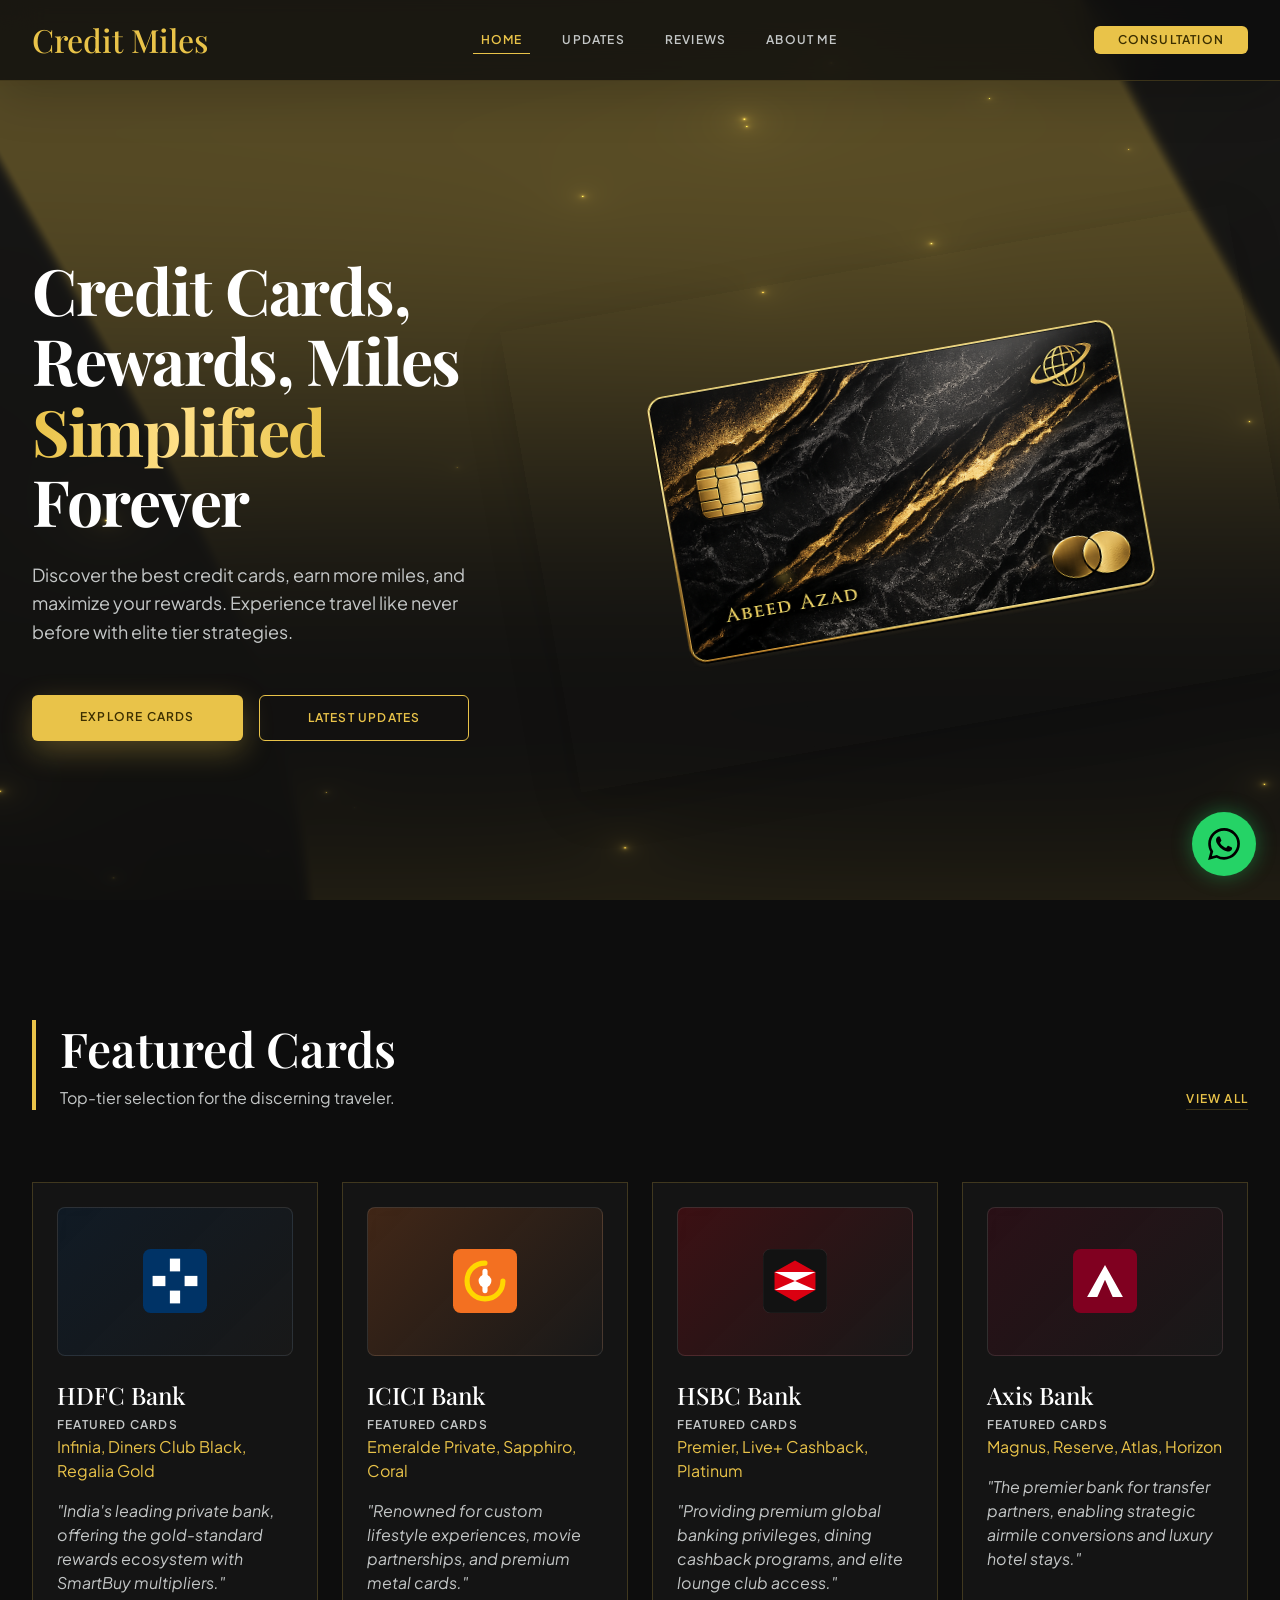
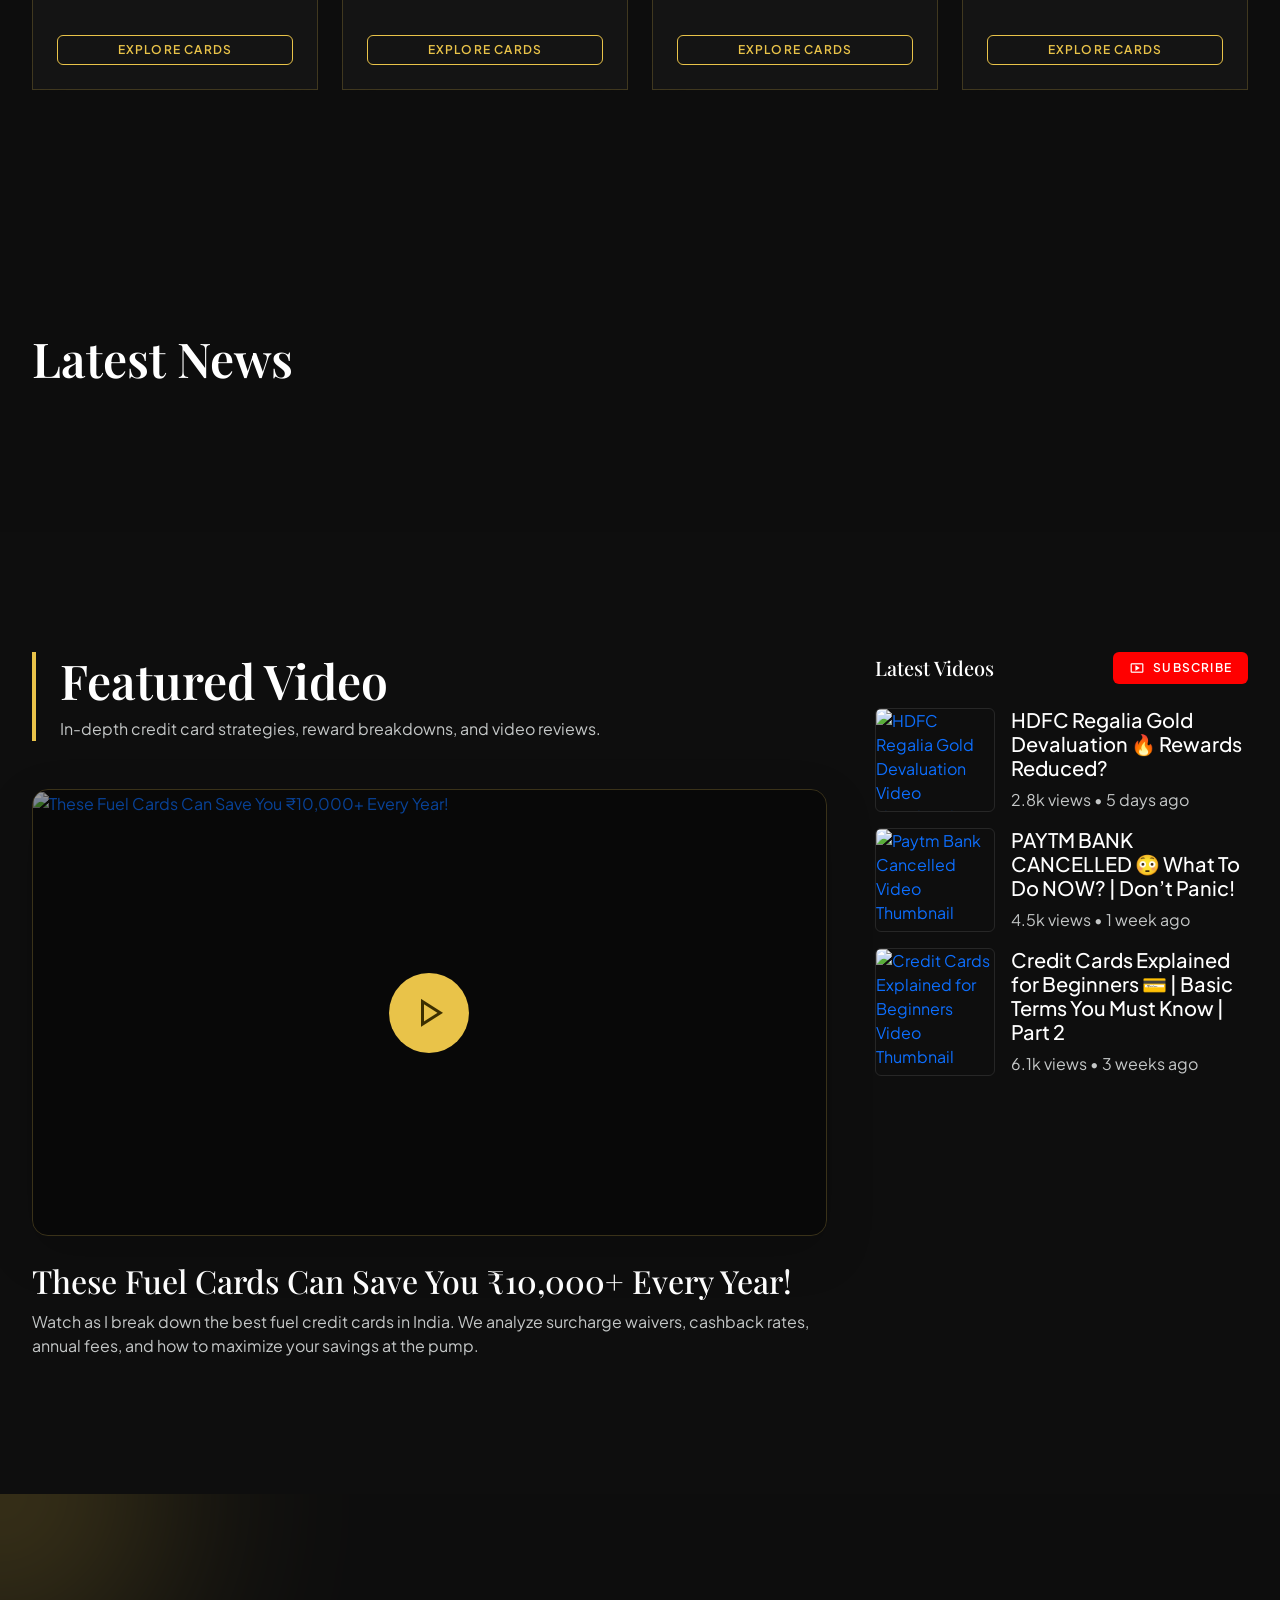
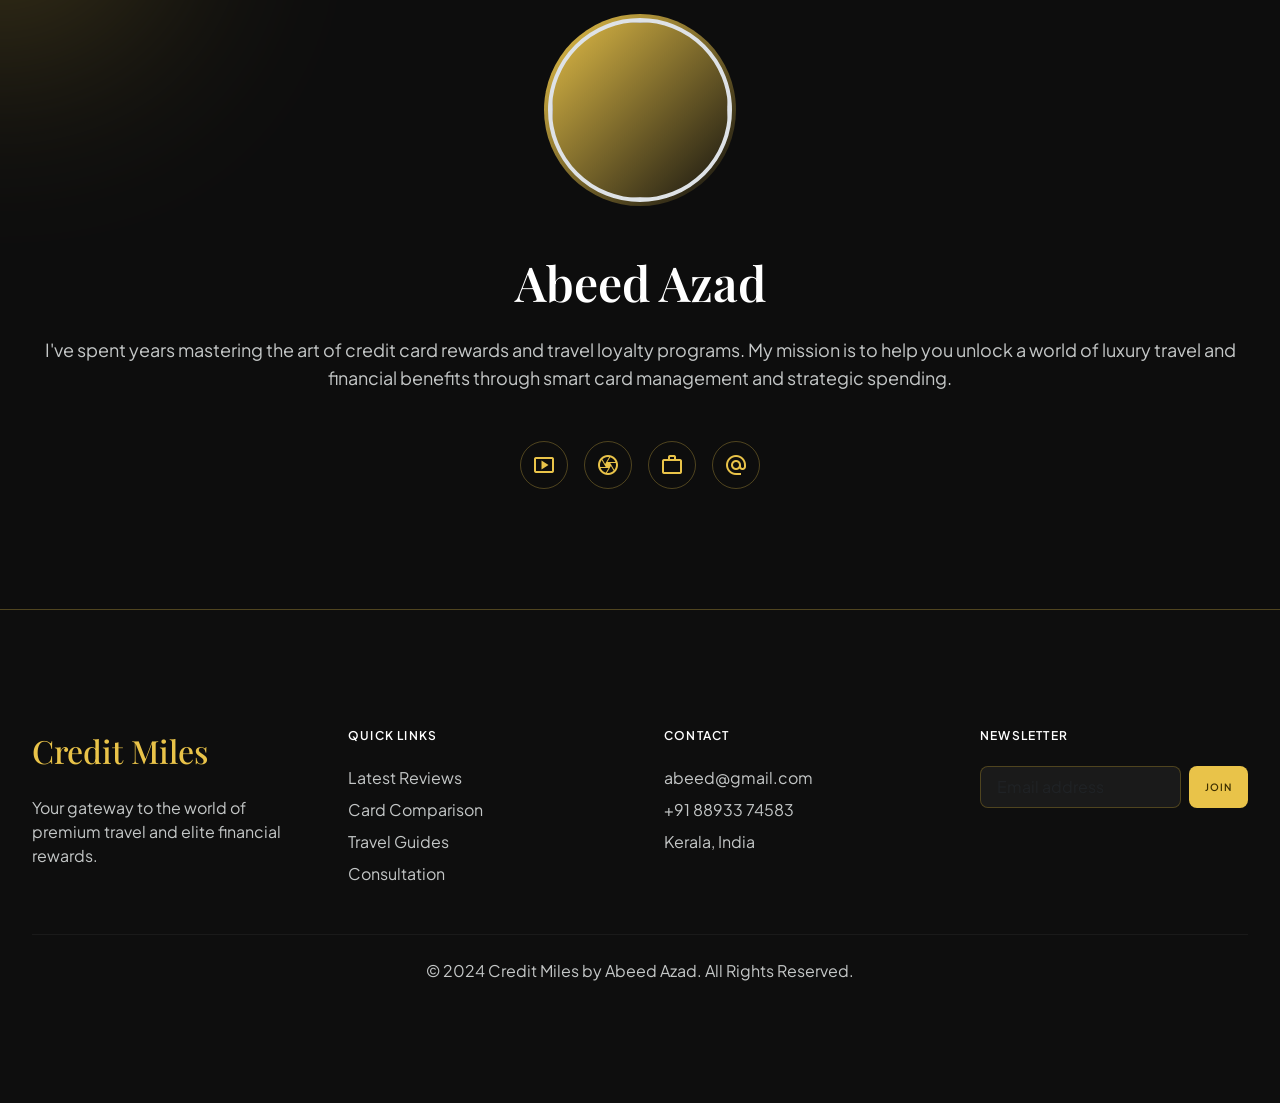
==== index.html @ ba1928f0 "first commit" ====
<!DOCTYPE html>
<html class="dark" lang="en">
<head>
    <meta charset="utf-8" />
    <meta content="width=device-width, initial-scale=1.0" name="viewport" />
    <title>Credit Miles | Unlock Premium Rewards</title>
    <!-- Bootstrap 5 CSS -->
    <link href="https://cdn.jsdelivr.net/npm/bootstrap@5.3.3/dist/css/bootstrap.min.css" rel="stylesheet" />
    <!-- Custom CSS Stylesheet -->
    <link href="style.css" rel="stylesheet" />
</head>
<body class="font-body-md text-on-surface">

    <!-- Top Navigation Bar -->
    <nav class="navbar navbar-expand-md fixed-top navbar-dark bg-navbar-blur border-navbar shadow-lg py-0">
        <div class="container-fluid max-w-container-max px-gutter h-20 d-flex justify-content-between align-items-center">
            <a class="navbar-brand d-flex align-items-center gap-2 p-0" href="#">
                <span class="font-headline-md text-secondary tracking-tight">Credit Miles</span>
            </a>
            
            <div class="collapse navbar-collapse justify-content-center" id="navbarNav">
                <div class="navbar-nav gap-4">
                    <a class="nav-link font-label-caps text-secondary pb-1" href="index.html" style="border-bottom: 1px solid var(--color-secondary);">Home</a>
                    <a class="nav-link font-label-caps text-on-surface-variant" href="updates.html">Updates</a>
                    <a class="nav-link font-label-caps text-on-surface-variant" href="index.html#reviews">Reviews</a>
                    <a class="nav-link font-label-caps text-on-surface-variant" href="index.html#about-me">About Me</a>
                </div>
            </div>
            
            <div class="d-flex align-items-center gap-3">
                <button class="btn btn-secondary px-4 py-2 font-label-caps text-on-secondary rounded-lg">
                    Consultation
                </button>
                <button class="navbar-toggler border-secondary-20 p-2" type="button" data-bs-toggle="collapse" data-bs-target="#navbarNav" aria-controls="navbarNav" aria-expanded="false" aria-label="Toggle navigation">
                    <span class="navbar-toggler-icon"></span>
                </button>
            </div>
        </div>
    </nav>

    <!-- Hero Section -->
    <header class="position-relative min-vh-100 d-flex align-items-center pt-5 overflow-hidden">
        <!-- Background Canvas Shader -->
        <div class="position-absolute top-0 start-0 w-100 h-100 opacity-60">
            <canvas id="shader-canvas-ANIMATION_2" style="display:block; width:100%; height:100%"></canvas>
        </div>
        
        <div class="container-fluid max-w-container-max px-gutter position-relative z-1 mt-5">
            <div class="row align-items-center g-5">
                <div class="col-12 col-md-5 d-flex flex-column gap-stack-lg">
                    <h1 class="font-display-lg text-white m-0">
                        Credit Cards, Rewards, Miles <br /><span class="gold-gradient-text">Simplified</span> Forever
                    </h1>
                    <p class="font-body-lg text-on-surface-variant max-w-xl m-0">
                        Discover the best credit cards, earn more miles, and maximize your rewards. Experience travel like
                        never before with elite tier strategies.
                    </p>
                    <div class="d-flex flex-wrap gap-stack-md pt-4">
                        <a href="cards.html" class="btn btn-secondary px-5 py-3 font-label-caps text-on-secondary rounded-lg font-bold shadow-lg text-decoration-none d-inline-block" style="box-shadow: 0 10px 30px rgba(233,195,73,0.3) !important;">
                            Explore Cards
                        </a>
                        <a href="updates.html" class="btn btn-outline-secondary px-5 py-3 font-label-caps rounded-lg font-bold text-decoration-none d-inline-block">
                            Latest Updates
                        </a>
                    </div>
                </div>
                
                <div class="col-12 col-md-7 d-none d-md-block position-relative" style="height: 500px; perspective: 1000px;">
                    <!-- Card Image Container -->
                    <div class="position-absolute top-0 start-0 w-100 h-100 d-flex align-items-center justify-content-center">
                        <img src="assets/Images/card.png" 
                             class="shadow-lg" 
                             style="width: 100%; aspect-ratio: 1.58 / 1; transform: rotateZ(-10deg); transition: transform 0.1s ease; transform-style: preserve-3d; cursor: pointer;" 
                             id="hero-card-image-container" 
                             alt="Premium Credit Card" />
                    </div>
                    <div class="glow-particle position-absolute" style="top: 25%; right: 25%; width: 8px; height: 8px;"></div>
                    <div class="glow-particle position-absolute opacity-20" style="bottom: 33%; left: 33%; width: 12px; height: 12px;"></div>
                </div>
            </div>
        </div>
    </header>

    <!-- Featured Cards Section -->
    <section class="py-section-gap position-relative">
        <div class="container-fluid max-w-container-max px-gutter">
            <div class="d-flex justify-content-between align-items-end mb-stack-lg border-start border-4 border-secondary ps-4">
                <div>
                    <h2 class="font-headline-lg text-white m-0">Featured Cards</h2>
                    <p class="font-body-md text-on-surface-variant m-0 mt-2">Top-tier selection for the discerning traveler.</p>
                </div>
                <a class="text-secondary font-label-caps border-bottom border-secondary-20 hover:border-secondary transition-all pb-1 text-decoration-none" href="#">View All</a>
            </div>
            
            <div class="row row-cols-1 row-cols-md-2 row-cols-lg-4 g-4 mt-5">
                <!-- Card 1: HDFC Bank -->
                <div class="col">
                    <div class="glass-card rounded-xl p-4 d-flex flex-column h-100">
                        <div class="position-relative w-100 mb-4 rounded-3 overflow-hidden border border-white-10 d-flex align-items-center justify-content-center" style="aspect-ratio: 1.58 / 1; background: linear-gradient(135deg, rgba(0, 51, 102, 0.2) 0%, rgba(255, 255, 255, 0.02) 100%);">
                            <svg xmlns="http://www.w3.org/2000/svg" viewBox="0 0 100 100" class="w-16 h-16 transition-transform duration-300 group-hover:scale-110">
                                <rect width="100" height="100" rx="12" fill="#003366"/>
                                <rect x="42" y="15" width="16" height="70" fill="#FFFFFF"/>
                                <rect x="15" y="42" width="70" height="16" fill="#FFFFFF"/>
                                <rect x="35" y="35" width="30" height="30" fill="#003366"/>
                            </svg>
                        </div>
                        <h3 class="font-headline-md text-white mb-2 fs-4">HDFC Bank</h3>
                        <div class="space-y-2 mb-4 flex-grow-1">
                            <div class="d-flex justify-content-between font-label-caps text-on-surface-variant mb-1">
                                <span>Featured Cards</span>
                            </div>
                            <p class="text-secondary font-body-md m-0 font-semibold">Infinia, Diners Club Black, Regalia Gold</p>
                            <p class="font-body-md text-on-surface-variant pt-3 fst-italic">"India's leading private bank, offering the gold-standard rewards ecosystem with SmartBuy multipliers."</p>
                        </div>
                        <button class="btn btn-outline-secondary w-100 py-2 rounded-lg font-label-caps">Explore Cards</button>
                    </div>
                </div>
                
                <!-- Card 2: ICICI Bank -->
                <div class="col">
                    <div class="glass-card rounded-xl p-4 d-flex flex-column h-100">
                        <div class="position-relative w-100 mb-4 rounded-3 overflow-hidden border border-white-10 d-flex align-items-center justify-content-center" style="aspect-ratio: 1.58 / 1; background: linear-gradient(135deg, rgba(243, 112, 33, 0.2) 0%, rgba(255, 255, 255, 0.02) 100%);">
                            <svg xmlns="http://www.w3.org/2000/svg" viewBox="0 0 100 100" class="w-16 h-16 transition-transform duration-300 group-hover:scale-110">
                                <rect width="100" height="100" rx="12" fill="#F37021"/>
                                <path d="M50 22 C34 22 22 34 22 50 C22 66 34 78 50 78 C66 78 78 66 78 50" fill="none" stroke="#FFD700" stroke-width="8" stroke-linecap="round"/>
                                <circle cx="50" cy="50" r="10" fill="#ffffff"/>
                                <path d="M50 35 L50 65" stroke="#ffffff" stroke-width="8" stroke-linecap="round"/>
                            </svg>
                        </div>
                        <h3 class="font-headline-md text-white mb-2 fs-4">ICICI Bank</h3>
                        <div class="space-y-2 mb-4 flex-grow-1">
                            <div class="d-flex justify-content-between font-label-caps text-on-surface-variant mb-1">
                                <span>Featured Cards</span>
                            </div>
                            <p class="text-secondary font-body-md m-0 font-semibold">Emeralde Private, Sapphiro, Coral</p>
                            <p class="font-body-md text-on-surface-variant pt-3 fst-italic">"Renowned for custom lifestyle experiences, movie partnerships, and premium metal cards."</p>
                        </div>
                        <button class="btn btn-outline-secondary w-100 py-2 rounded-lg font-label-caps">Explore Cards</button>
                    </div>
                </div>

                <!-- Card 3: HSBC Bank -->
                <div class="col">
                    <div class="glass-card rounded-xl p-4 d-flex flex-column h-100">
                        <div class="position-relative w-100 mb-4 rounded-3 overflow-hidden border border-white-10 d-flex align-items-center justify-content-center" style="aspect-ratio: 1.58 / 1; background: linear-gradient(135deg, rgba(219, 0, 17, 0.2) 0%, rgba(255, 255, 255, 0.02) 100%);">
                            <svg xmlns="http://www.w3.org/2000/svg" viewBox="0 0 100 100" class="w-16 h-16 transition-transform duration-300 group-hover:scale-110">
                                <rect width="100" height="100" rx="12" fill="#121212" stroke="rgba(255,255,255,0.1)" stroke-width="1"/>
                                <polygon points="50,18 82,36 82,64 50,82 18,64 18,36" fill="#db0011"/>
                                <polygon points="50,50 18,36 82,36" fill="#ffffff"/>
                                <polygon points="50,50 18,64 82,64" fill="#ffffff"/>
                            </svg>
                        </div>
                        <h3 class="font-headline-md text-white mb-2 fs-4">HSBC Bank</h3>
                        <div class="space-y-2 mb-4 flex-grow-1">
                            <div class="d-flex justify-content-between font-label-caps text-on-surface-variant mb-1">
                                <span>Featured Cards</span>
                            </div>
                            <p class="text-secondary font-body-md m-0 font-semibold">Premier, Live+ Cashback, Platinum</p>
                            <p class="font-body-md text-on-surface-variant pt-3 fst-italic">"Providing premium global banking privileges, dining cashback programs, and elite lounge club access."</p>
                        </div>
                        <button class="btn btn-outline-secondary w-100 py-2 rounded-lg font-label-caps">Explore Cards</button>
                    </div>
                </div>

                <!-- Card 4: Axis Bank -->
                <div class="col">
                    <div class="glass-card rounded-xl p-4 d-flex flex-column h-100">
                        <div class="position-relative w-100 mb-4 rounded-3 overflow-hidden border border-white-10 d-flex align-items-center justify-content-center" style="aspect-ratio: 1.58 / 1; background: linear-gradient(135deg, rgba(128, 0, 32, 0.2) 0%, rgba(255, 255, 255, 0.02) 100%);">
                            <svg xmlns="http://www.w3.org/2000/svg" viewBox="0 0 100 100" class="w-16 h-16 transition-transform duration-300 group-hover:scale-110">
                                <rect width="100" height="100" rx="12" fill="#800020"/>
                                <path d="M22 75 L50 25 L78 75 H62 L50 48 L38 75 Z" fill="#ffffff" />
                            </svg>
                        </div>
                        <h3 class="font-headline-md text-white mb-2 fs-4">Axis Bank</h3>
                        <div class="space-y-2 mb-4 flex-grow-1">
                            <div class="d-flex justify-content-between font-label-caps text-on-surface-variant mb-1">
                                <span>Featured Cards</span>
                            </div>
                            <p class="text-secondary font-body-md m-0 font-semibold">Magnus, Reserve, Atlas, Horizon</p>
                            <p class="font-body-md text-on-surface-variant pt-3 fst-italic">"The premier bank for transfer partners, enabling strategic airmile conversions and luxury hotel stays."</p>
                        </div>
                        <button class="btn btn-outline-secondary w-100 py-2 rounded-lg font-label-caps">Explore Cards</button>
                    </div>
                </div>
            </div>
        </div>
    </section>

    <!-- Blog Section -->
    <section class="py-section-gap">
        <div class="container-fluid max-w-container-max px-gutter">
            <h2 class="font-headline-lg text-white mb-5 scroll-reveal">Latest News</h2>
            
            <div class="row row-cols-1 row-cols-md-2 row-cols-lg-4 g-4">
                <!-- 
                [Article 1]
                <div class="col">
                    <article class="group cursor-pointer scroll-reveal h-100">
                        <div class="overflow-hidden rounded-xl mb-4 border border-white-5" style="aspect-ratio: 16 / 9;">
                            <img class="w-100 h-100 object-fit-cover group-hover-scale"
                                data-alt="A cinematic first-person view from a luxury business class seat, looking out of the window at a sunrise over the clouds. The cabin interior is elegantly designed with high-quality materials and warm, golden lighting. The composition conveys a sense of freedom, luxury travel, and the rewards of smart miles management."
                                src="https://lh3.googleusercontent.com/aida-public/[base64]" />
                        </div>
                        <span class="font-label-caps text-secondary mb-2 d-block">Travel Hacks</span>
                        <h3 class="font-headline-md fs-5 text-white group-hover-color">How to Earn Free Flights Using Daily Spending</h3>
                    </article>
                </div>
                
                [Article 2]
                <div class="col">
                    <article class="group cursor-pointer scroll-reveal h-100" style="transition-delay: 100ms;">
                        <div class="overflow-hidden rounded-xl mb-4 border border-white-5" style="aspect-ratio: 16 / 9;">
                            <img class="w-100 h-100 object-fit-cover group-hover-scale"
                                data-alt="An artistic arrangement of premium credit cards spread out on a dark, reflective surface in a modern office in Riyadh. The background features a subtle Riyadh skyline silhouette at dusk. The lighting is sophisticated, with amber and gold tones that match a high-end financial aesthetic. The image represents the top tier of financial products in Saudi Arabia."
                                src="https://lh3.googleusercontent.com/aida-public/[base64]" />
                        </div>
                        <span class="font-label-caps text-secondary mb-2 d-block">Local Insights</span>
                        <h3 class="font-headline-md fs-5 text-white group-hover-color">Top 10 Credit Cards in Saudi Arabia for 2024</h3>
                    </article>
                </div>
                
                [Article 3]
                <div class="col">
                    <article class="group cursor-pointer scroll-reveal h-100" style="transition-delay: 200ms;">
                        <div class="overflow-hidden rounded-xl mb-4 border border-white-5" style="aspect-ratio: 16 / 9;">
                            <img class="w-100 h-100 object-fit-cover group-hover-scale"
                                data-alt="A conceptual image of a golden key and a premium black card on a velvet cushion. The lighting is dramatic, with a single spotlight highlighting the metallic textures. The scene evokes a sense of privilege, luxury, and the value of membership. The background is a dark, frosted glass texture that fits the overall design theme."
                                src="https://lh3.googleusercontent.com/aida-public/[base64]" />
                        </div>
                        <span class="font-label-caps text-secondary mb-2 d-block">Opinion</span>
                        <h3 class="font-headline-md fs-5 text-white group-hover-color">Is a Premium Credit Card Truly Worth the Annual Fee?</h3>
                    </article>
                </div>
                
                [Article 4]
                <div class="col">
                    <article class="group cursor-pointer scroll-reveal h-100" style="transition-delay: 300ms;">
                        <div class="overflow-hidden rounded-xl mb-4 border border-white-5" style="aspect-ratio: 16 / 9;">
                            <img class="w-100 h-100 object-fit-cover group-hover-scale"
                                data-alt="A stylized image representing high-speed cashback returns, with golden coins transforming into digital data streams over a dark, minimalist background. The aesthetic is clean and high-tech, focusing on efficiency and financial growth. Subtle gold gradients and razor-sharp lines define the composition."
                                src="https://lh3.googleusercontent.com/aida-public/[base64]" />
                        </div>
                        <span class="font-label-caps text-secondary mb-2 d-block">Rewards</span>
                        <h3 class="font-headline-md fs-5 text-white group-hover-color">Best Cashback Cards for Maximum Savings</h3>
                    </article>
                </div>
                -->
            </div>
        </div>
    </section>

    <!-- YouTube Section -->
    <section class="py-section-gap bg-surface-container-lowest">
        <div class="container-fluid max-w-container-max px-gutter">
            <div class="row g-5">
                <div class="col-12 col-lg-8">
                    <div class="border-start border-4 border-secondary ps-4 mb-5">
                        <h2 class="font-headline-lg text-white m-0">Featured Video</h2>
                        <p class="font-body-md text-on-surface-variant m-0 mt-2">In-depth credit card strategies, reward breakdowns, and video reviews.</p>
                    </div>
                    
                    <a href="https://youtu.be/OXUqZtsifu8?si=EgpvD1gKiXVWF5_v" target="_blank" class="d-block position-relative w-100 rounded-4 overflow-hidden border border-secondary-20 shadow-lg text-decoration-none" style="aspect-ratio: 16 / 9;">
                        <img class="w-100 h-100 object-fit-cover"
                            alt="These Fuel Cards Can Save You ₹10,000+ Every Year!"
                            src="https://img.youtube.com/vi/OXUqZtsifu8/maxresdefault.jpg" />
                        <div class="position-absolute top-0 start-0 w-100 h-100 d-flex align-items-center justify-content-center cursor-pointer group" style="background-color: rgba(0, 0, 0, 0.4) !important;">
                            <div class="d-flex align-items-center justify-content-center rounded-circle group-hover-scale" style="width: 80px; height: 80px; background-color: var(--color-secondary); transition: transform 0.3s ease;">
                                <span class="material-symbols-outlined text-on-secondary text-5xl" style="font-size: 48px;">play_arrow</span>
                            </div>
                        </div>
                    </a>
                    <div class="mt-4">
                        <a href="https://youtu.be/OXUqZtsifu8?si=EgpvD1gKiXVWF5_v" target="_blank" class="text-decoration-none">
                            <h3 class="font-headline-md text-white hover-text-secondary transition-colors">These Fuel Cards Can Save You ₹10,000+ Every Year!</h3>
                        </a>
                        <p class="text-on-surface-variant mt-2 font-body-md">Watch as I break down the best fuel credit cards in India. We analyze surcharge waivers, cashback rates, annual fees, and how to maximize your savings at the pump.</p>
                    </div>
                </div>
                
                <div class="col-12 col-lg-4">
                    <div class="d-flex justify-content-between align-items-center mb-4">
                        <h4 class="font-headline-md text-white m-0" style="font-size: 20px;">Latest Videos</h4>
                        <a href="https://www.youtube.com/@creditsimplified" target="_blank" class="btn btn-danger bg-youtube border-0 px-3 py-2 rounded-lg font-label-caps d-flex align-items-center gap-2 text-decoration-none">
                            <span class="material-symbols-outlined fs-6">smart_display</span> Subscribe
                        </a>
                    </div>
                    
                    <div class="d-flex flex-column gap-3">
                        <!-- Active Video 1 -->
                        <a href="https://youtu.be/DgOmeRD1QLQ?si=DX_T60KMpfqIebjP" target="_blank" class="d-flex gap-3 group cursor-pointer text-decoration-none">
                            <div class="rounded border border-white-10 overflow-hidden flex-shrink-0" style="width: 120px; aspect-ratio: 16 / 9;">
                                <img class="w-100 h-100 object-fit-cover"
                                    alt="HDFC Regalia Gold Devaluation Video Thumbnail"
                                    src="https://img.youtube.com/vi/DgOmeRD1QLQ/hqdefault.jpg" />
                            </div>
                            <div>
                                <h5 class="text-white font-medium text-sm leading-tight group-hover-color m-0">HDFC Regalia Gold Devaluation 🔥 Rewards Reduced?</h5>
                                <p class="text-xs text-on-surface-variant mt-2 m-0">2.8k views • 5 days ago</p>
                            </div>
                        </a>

                        <!-- Active Video 2 -->
                        <a href="https://youtu.be/VRBXNkQxqF0?si=-PvUpod-FyQyO6-J" target="_blank" class="d-flex gap-3 group cursor-pointer text-decoration-none">
                            <div class="rounded border border-white-10 overflow-hidden flex-shrink-0" style="width: 120px; aspect-ratio: 16 / 9;">
                                <img class="w-100 h-100 object-fit-cover"
                                    alt="Paytm Bank Cancelled Video Thumbnail"
                                    src="https://img.youtube.com/vi/VRBXNkQxqF0/hqdefault.jpg" />
                            </div>
                            <div>
                                <h5 class="text-white font-medium text-sm leading-tight group-hover-color m-0">PAYTM BANK CANCELLED 😳 What To Do NOW? | Don’t Panic!</h5>
                                <p class="text-xs text-on-surface-variant mt-2 m-0">4.5k views • 1 week ago</p>
                            </div>
                        </a>

                        <!-- Active Video 3 -->
                        <a href="https://youtu.be/VLTOd6omB2w?si=cM1XlNMb2e-K8Mvb" target="_blank" class="d-flex gap-3 group cursor-pointer text-decoration-none">
                            <div class="rounded border border-white-10 overflow-hidden flex-shrink-0" style="width: 120px; aspect-ratio: 16 / 9;">
                                <img class="w-100 h-100 object-fit-cover"
                                    alt="Credit Cards Explained for Beginners Video Thumbnail"
                                    src="https://img.youtube.com/vi/VLTOd6omB2w/hqdefault.jpg" />
                            </div>
                            <div>
                                <h5 class="text-white font-medium text-sm leading-tight group-hover-color m-0">Credit Cards Explained for Beginners 💳 | Basic Terms You Must Know | Part 2</h5>
                                <p class="text-xs text-on-surface-variant mt-2 m-0">6.1k views • 3 weeks ago</p>
                            </div>
                        </a>
                    </div>
                </div>
            </div>
        </div>
    </section>

    <!-- About Me Section -->
    <section class="py-section-gap position-relative overflow-hidden">
        <div class="glow-particle position-absolute opacity-5" style="width: 256px; height: 256px; top: -128px; left: -128px; filter: blur(120px);"></div>
        <div class="container-fluid max-w-container-max px-gutter text-center position-relative z-1">
            <div class="w-48 h-48 mx-auto rounded-circle p-1 mb-5" style="background: linear-gradient(135deg, var(--color-secondary), transparent);">
                <div class="w-100 h-100 rounded-circle overflow-hidden border border-4 border-background">
                    <img class="w-100 h-100 object-fit-cover"
                        data-alt="A professional portrait of Abeed Azad, a financial expert and credit card strategist. He is dressed in a sharp, modern charcoal suit, looking confident and approachable. The background is a blurred, high-end contemporary office space with warm, directional lighting that creates a professional and trustworthy vibe. The aesthetic is clean and premium."
                        src="https://lh3.googleusercontent.com/aida-public/[base64]" />
                </div>
            </div>
            <h2 class="font-headline-lg text-white">Abeed Azad</h2>
            <p class="font-body-lg text-on-surface-variant max-w-2xl mx-auto mt-4">
                I've spent years mastering the art of credit card rewards and travel loyalty programs. My mission is to
                help you unlock a world of luxury travel and financial benefits through smart card management and
                strategic spending.
            </p>
            <div class="d-flex justify-content-center gap-3 mt-5">
                <a class="w-12 h-12 rounded-circle border border-secondary-30 d-flex align-items-center justify-content-center text-secondary hover-secondary-btn transition-all text-decoration-none" href="#">
                    <span class="material-symbols-outlined">smart_display</span>
                </a>
                <a class="w-12 h-12 rounded-circle border border-secondary-30 d-flex align-items-center justify-content-center text-secondary hover-secondary-btn transition-all text-decoration-none" href="#">
                    <span class="material-symbols-outlined">camera</span>
                </a>
                <a class="w-12 h-12 rounded-circle border border-secondary-30 d-flex align-items-center justify-content-center text-secondary hover-secondary-btn transition-all text-decoration-none" href="#">
                    <span class="material-symbols-outlined">work</span>
                </a>
                <a class="w-12 h-12 rounded-circle border border-secondary-30 d-flex align-items-center justify-content-center text-secondary hover-secondary-btn transition-all text-decoration-none" href="#">
                    <span class="material-symbols-outlined">alternate_email</span>
                </a>
            </div>
        </div>
    </section>

    <!-- Footer -->
    <footer class="w-full py-section-gap border-top border-secondary-30 bg-surface-container-lowest">
        <div class="container-fluid max-w-container-max px-gutter">
            <div class="row g-5">
                <div class="col-12 col-md-3">
                    <span class="font-headline-md text-secondary">Credit Miles</span>
                    <p class="text-on-surface-variant mt-4 font-body-md">Your gateway to the world of premium travel and
                        elite financial rewards.</p>
                </div>
                <div class="col-12 col-md-3">
                    <h4 class="font-label-caps text-white mb-4">Quick Links</h4>
                    <ul class="list-unstyled d-flex flex-column gap-2 m-0 p-0">
                        <li><a class="text-on-surface-variant hover-text-secondary text-decoration-none font-body-md" href="#">Latest Reviews</a></li>
                        <li><a class="text-on-surface-variant hover-text-secondary text-decoration-none font-body-md" href="#">Card Comparison</a></li>
                        <li><a class="text-on-surface-variant hover-text-secondary text-decoration-none font-body-md" href="#">Travel Guides</a></li>
                        <li><a class="text-on-surface-variant hover-text-secondary text-decoration-none font-body-md" href="#">Consultation</a></li>
                    </ul>
                </div>
                <div class="col-12 col-md-3">
                    <h4 class="font-label-caps text-white mb-4">Contact</h4>
                    <ul class="list-unstyled d-flex flex-column gap-2 m-0 p-0">
                        <li class="text-on-surface-variant font-body-md">
                            <a href="mailto:abeed@gmail.com" class="text-on-surface-variant hover-text-secondary text-decoration-none">abeed@gmail.com</a>
                        </li>
                        <li class="text-on-surface-variant font-body-md">
                            <a href="tel:+918893374583" class="text-on-surface-variant hover-text-secondary text-decoration-none">+91 88933 74583</a>
                        </li>
                        <li class="text-on-surface-variant font-body-md">Kerala, India</li>
                    </ul>
                </div>
                <div class="col-12 col-md-3">
                    <h4 class="font-label-caps text-white mb-4">Newsletter</h4>
                    <div class="d-flex gap-2">
                        <input class="form-control bg-input-dark border border-secondary-30 px-3 py-2 text-white text-sm" placeholder="Email address" type="email" style="border-radius: 8px;" />
                        <button class="btn btn-secondary px-3 py-2 font-label-caps font-bold" style="font-size: 10px; border-radius: 8px;">Join</button>
                    </div>
                </div>
            </div>
            
            <div class="mt-5 pt-4 border-top border-white-5 text-center">
                <p class="text-on-surface-variant font-body-md text-sm opacity-60 m-0">© 2024 Credit Miles by Abeed Azad. All Rights Reserved.</p>
            </div>
        </div>
    </footer>

    <!-- WhatsApp Floating Button -->
    <div class="position-fixed bottom-0 end-0 p-4 z-3 d-flex align-items-center group">
        <div class="bg-secondary text-on-secondary px-3 py-2 rounded-lg font-label-caps me-3 opacity-0 group-hover-opacity transition-opacity whitespace-nowrap shadow border border-white-20">
            Chat with us on WhatsApp
        </div>
        <a href="https://wa.me/918893374583" target="_blank" class="w-16 h-16 bg-whatsapp border-0 rounded-circle d-flex align-items-center justify-content-center text-white shadow hover-scale-110 transition-transform text-decoration-none" style="box-shadow: 0 0 20px rgba(37,211,102,0.4) !important;">
            <svg class="w-8 h-8 fill-current" viewBox="0 0 24 24" style="width: 32px; height: 32px;">
                <path d="M17.472 14.382c-.297-.149-1.758-.867-2.03-.967-.273-.099-.471-.148-.67.15-.197.297-.767.966-.94 1.164-.173.199-.347.223-.644.075-.297-.15-1.255-.463-2.39-1.475-.883-.788-1.48-1.761-1.653-2.059-.173-.297-.018-.458.13-.606.134-.133.298-.347.446-.52.149-.174.198-.298.298-.497.099-.198.05-.371-.025-.52-.075-.149-.669-1.612-.916-2.207-.242-.579-.487-.5-.669-.51-.173-.008-.371-.01-.57-.01-.198 0-.52.074-.792.372-.272.297-1.04 1.016-1.04 2.479 0 1.462 1.065 2.875 1.213 3.074.149.198 2.096 3.2 5.077 4.487.709.306 1.262.489 1.694.625.712.227 1.36.195 1.871.118.571-.085 1.758-.719 2.006-1.413.248-.694.248-1.289.173-1.413-.074-.124-.272-.198-.57-.347m-5.421 7.403h-.004a9.87 9.87 0 01-5.031-1.378l-.361-.214-3.741.982.998-3.648-.235-.374a9.86 9.86 0 01-1.51-5.26c.001-5.45 4.436-9.884 9.888-9.884 2.64 0 5.122 1.03 6.988 2.898a9.825 9.825 0 012.893 6.994c-.003 5.45-4.437 9.884-9.885 9.884m8.413-18.297A11.815 11.815 0 0012.05 0C5.495 0 .16 5.335.157 11.892c0 2.096.547 4.142 1.588 5.945L.057 24l6.305-1.654a11.882 11.882 0 005.683 1.448h.005c6.554 0 11.89-5.335 11.893-11.893a11.821 11.821 0 00-3.48-8.413z"></path>
            </svg>
        </a>
    </div>

    <!-- Bootstrap Bundle JS -->
    <script src="https://cdn.jsdelivr.net/npm/bootstrap@5.3.3/dist/js/bootstrap.bundle.min.js"></script>
    <!-- Custom Script -->
    <script src="script.js"></script>
</body>
</html>
---- style.css ----
@import url('https://fonts.googleapis.com/css2?family=Playfair+Display:ital,wght@0,400..900;1,400..900&family=Plus+Jakarta+Sans:ital,wght@0,200..800;1,200..800&display=swap');
@import url('https://fonts.googleapis.com/css2?family=Material+Symbols+Outlined:wght,FILL@100..700,0..1&display=swap');

:root {
  /* Color Palette */
  --color-primary: #c9c6c5;
  --color-secondary: #e9c349;
  --color-background: #0D0D0D;
  --color-surface: #141313;
  --color-surface-dim: #141313;
  --color-surface-bright: #3a3939;
  --color-surface-container: #201f1f;
  --color-surface-container-low: #1c1b1b;
  --color-surface-container-lowest: #0e0e0e;
  --color-surface-container-high: #2b2a2a;
  --color-surface-container-highest: #353434;
  --color-on-surface: #e5e2e1;
  --color-on-surface-variant: #c4c7c7;
  --color-on-secondary: #3c2f00;
  --color-outline: #8e9192;
  --color-outline-variant: #444748;

  /* Bootstrap Override Bindings */
  --bs-body-bg: var(--color-background);
  --bs-body-color: var(--color-on-surface);
  --bs-primary: var(--color-primary);
  --bs-primary-rgb: 201, 198, 197;
  --bs-secondary: var(--color-secondary);
  --bs-secondary-rgb: 233, 195, 73;

  /* Spacing System */
  --gutter: 32px;
  --stack-lg: 24px;
  --stack-md: 16px;
  --stack-sm: 8px;
  --section-gap: 120px;
  --margin-mobile: 20px;
  --container-max: 1280px;
}

body {
  background-color: var(--color-background);
  color: var(--color-on-surface);
  overflow-x: hidden;
  font-family: 'Plus Jakarta Sans', sans-serif;
}

/* Typography styles matching the original design */
.font-headline-md {
  font-family: 'Playfair Display', Georgia, serif;
  font-size: 32px;
  font-weight: 500;
  line-height: 1.3;
}
.font-body-lg {
  font-family: 'Plus Jakarta Sans', sans-serif;
  font-size: 18px;
  font-weight: 400;
  line-height: 1.6;
}
.font-display-lg {
  font-family: 'Playfair Display', Georgia, serif;
  font-size: 64px;
  font-weight: 700;
  line-height: 1.1;
  letter-spacing: -0.02em;
}
.font-headline-lg {
  font-family: 'Playfair Display', Georgia, serif;
  font-size: 48px;
  font-weight: 600;
  line-height: 1.2;
}
.font-body-md {
  font-family: 'Plus Jakarta Sans', sans-serif;
  font-size: 16px;
  font-weight: 400;
  line-height: 1.5;
}
.font-label-caps {
  font-family: 'Plus Jakarta Sans', sans-serif;
  font-size: 12px;
  font-weight: 600;
  line-height: 1;
  letter-spacing: 0.1em;
  text-transform: uppercase;
}

@media (max-width: 767.98px) {
  .font-display-lg {
    font-size: 40px;
  }
  .font-headline-lg {
    font-size: 32px;
  }
  .font-headline-md {
    font-size: 24px;
  }
}

/* Custom background/text utility mappings */
.bg-background { background-color: var(--color-background) !important; }
.bg-surface { background-color: var(--color-surface) !important; }
.bg-surface-container { background-color: var(--color-surface-container) !important; }
.bg-surface-container-low { background-color: var(--color-surface-container-low) !important; }
.bg-surface-container-lowest { background-color: var(--color-surface-container-lowest) !important; }
.bg-surface-container-high { background-color: var(--color-surface-container-high) !important; }
.bg-surface-container-highest { background-color: var(--color-surface-container-highest) !important; }
.bg-surface-dim { background-color: var(--color-surface-dim) !important; }
.bg-surface-bright { background-color: var(--color-surface-bright) !important; }
.bg-secondary { background-color: var(--color-secondary) !important; }
.bg-youtube { background-color: #FF0000 !important; }
.bg-whatsapp { background-color: #25D366 !important; }
.bg-input-dark { background-color: #1A1A1A !important; }
.bg-surface-container-low-50 { background-color: rgba(28, 27, 27, 0.5) !important; }

.text-secondary { color: var(--color-secondary) !important; }
.text-on-secondary { color: var(--color-on-secondary) !important; }
.text-on-surface { color: var(--color-on-surface) !important; }
.text-on-surface-variant { color: var(--color-on-surface-variant) !important; }

/* Custom spacings */
.max-w-container-max {
  max-width: var(--container-max);
  margin-left: auto;
  margin-right: auto;
}
.px-gutter {
  padding-left: var(--gutter) !important;
  padding-right: var(--gutter) !important;
}
.py-section-gap {
  padding-top: var(--section-gap) !important;
  padding-bottom: var(--section-gap) !important;
}
.mb-stack-lg {
  margin-bottom: var(--stack-lg) !important;
}
.mb-stack-md {
  margin-bottom: var(--stack-md) !important;
}
.gap-stack-lg {
  gap: var(--stack-lg) !important;
}
.gap-stack-md {
  gap: var(--stack-md) !important;
}
.gap-stack-sm {
  gap: var(--stack-sm) !important;
}

/* Custom borders & blurring */
.border-secondary-20 {
  border-color: rgba(233, 195, 73, 0.2) !important;
}
.border-secondary-30 {
  border-color: rgba(233, 195, 73, 0.3) !important;
}
.border-white-5 {
  border-color: rgba(255, 255, 255, 0.05) !important;
}
.border-white-10 {
  border-color: rgba(255, 255, 255, 0.1) !important;
}
.bg-navbar-blur {
  background-color: rgba(13, 13, 13, 0.8) !important;
  backdrop-filter: blur(20px);
  -webkit-backdrop-filter: blur(20px);
}
.border-navbar {
  border-bottom: 1px solid rgba(233, 195, 73, 0.2) !important;
}

/* Sizing utilities */
.h-20 { height: 5rem !important; }
.w-16 { width: 4rem !important; }
.h-16 { height: 4rem !important; }
.w-12 { width: 3rem !important; }
.h-12 { height: 3rem !important; }
.w-48 { width: 12rem !important; }
.h-48 { height: 12rem !important; }
.w-32 { width: 8rem !important; }

/* Custom effects */
.glass-card {
  background: rgba(25, 25, 25, 0.7);
  backdrop-filter: blur(20px);
  -webkit-backdrop-filter: blur(20px);
  border: 1px solid rgba(233, 195, 73, 0.2);
  transition: all 0.5s cubic-bezier(0.4, 0, 0.2, 1);
}
.glass-card:hover {
  border-color: rgba(233, 195, 73, 0.8);
  transform: translateY(-8px);
  box-shadow: 0 20px 50px rgba(0, 0, 0, 0.5), 0 0 15px rgba(233, 195, 73, 0.1);
}

.gold-gradient-text {
  background: linear-gradient(to right, #e9c349, #ffe088, #e9c349);
  -webkit-background-clip: text;
  -webkit-text-fill-color: transparent;
}

.scroll-reveal {
  opacity: 0;
  transform: translateY(30px);
  transition: all 0.8s ease-out;
}
.scroll-reveal.visible {
  opacity: 1;
  transform: translateY(0);
}

.glow-particle {
  position: absolute;
  background: #e9c349;
  filter: blur(4px);
  border-radius: 50%;
  pointer-events: none;
  opacity: 0.4;
}

/* Bootstrap adjustments for custom branding integration */
.navbar-nav .nav-link {
  transition: color 0.3s ease;
}
.navbar-nav .nav-link:hover {
  color: var(--color-secondary) !important;
}
.btn-secondary {
  background-color: var(--color-secondary) !important;
  color: var(--color-on-secondary) !important;
  border: none;
  font-weight: 600;
  transition: all 0.3s ease;
}
.btn-secondary:hover {
  opacity: 0.85;
}
.btn-outline-secondary {
  border-color: var(--color-secondary) !important;
  color: var(--color-secondary) !important;
  background-color: transparent;
  transition: all 0.3s ease;
}
.btn-outline-secondary:hover {
  background-color: rgba(233, 195, 73, 0.1) !important;
  color: var(--color-secondary) !important;
}

/* Card & Image hover scaling and color changes */
.group {
  text-decoration: none;
  display: block;
}
.group-hover-scale {
  transition: transform 0.7s ease;
}
.group:hover .group-hover-scale {
  transform: scale(1.05);
}
.group-hover-color {
  transition: color 0.3s ease;
}
.group:hover .group-hover-color {
  color: var(--color-secondary) !important;
}

.hover-text-secondary {
  transition: color 0.3s ease;
}
.hover-text-secondary:hover {
  color: var(--color-secondary) !important;
}

.hover-secondary-btn {
  transition: all 0.3s ease;
}
.hover-secondary-btn:hover {
  background-color: var(--color-secondary) !important;
  color: var(--color-on-secondary) !important;
}

.group-hover-opacity {
  transition: opacity 0.3s ease;
}
.group:hover .group-hover-opacity {
  opacity: 1 !important;
}

.hover-scale-110 {
  transition: transform 0.3s ease;
}
.hover-scale-110:hover {
  transform: scale(1.1) !important;
}
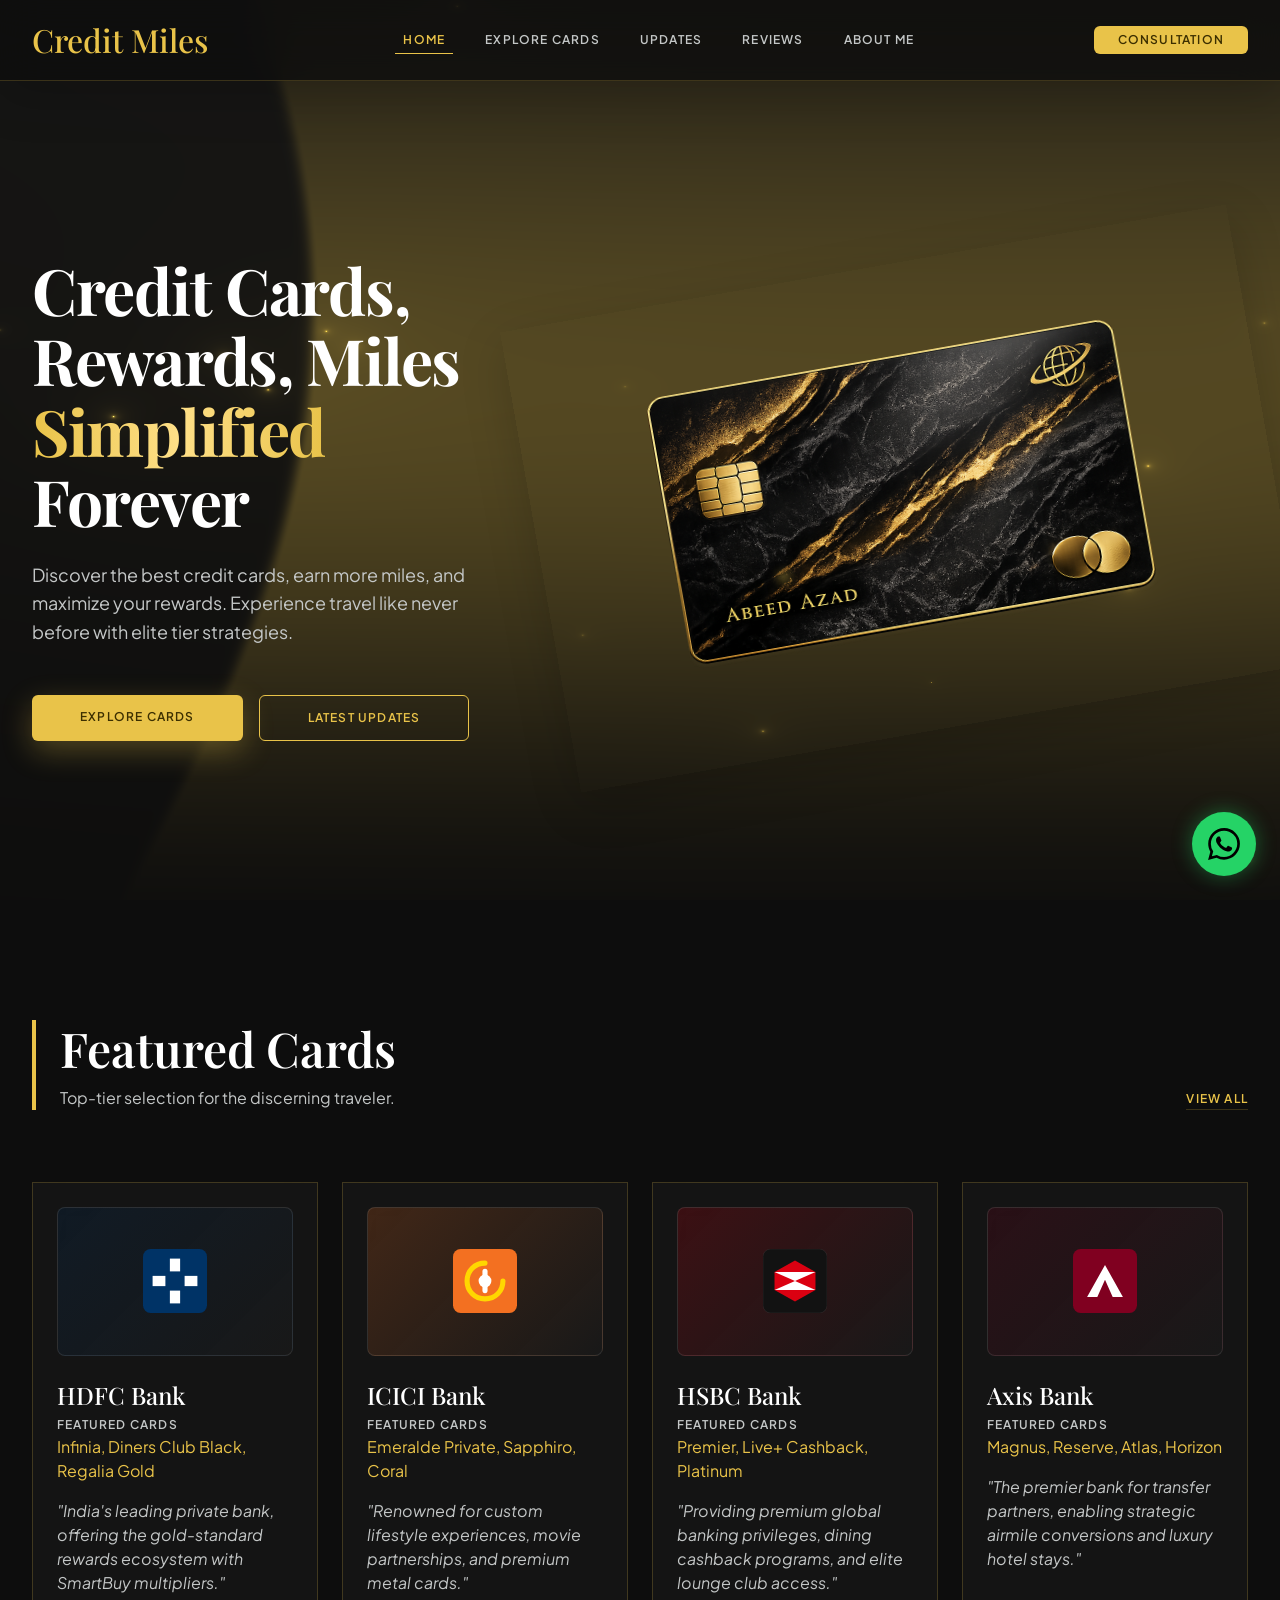
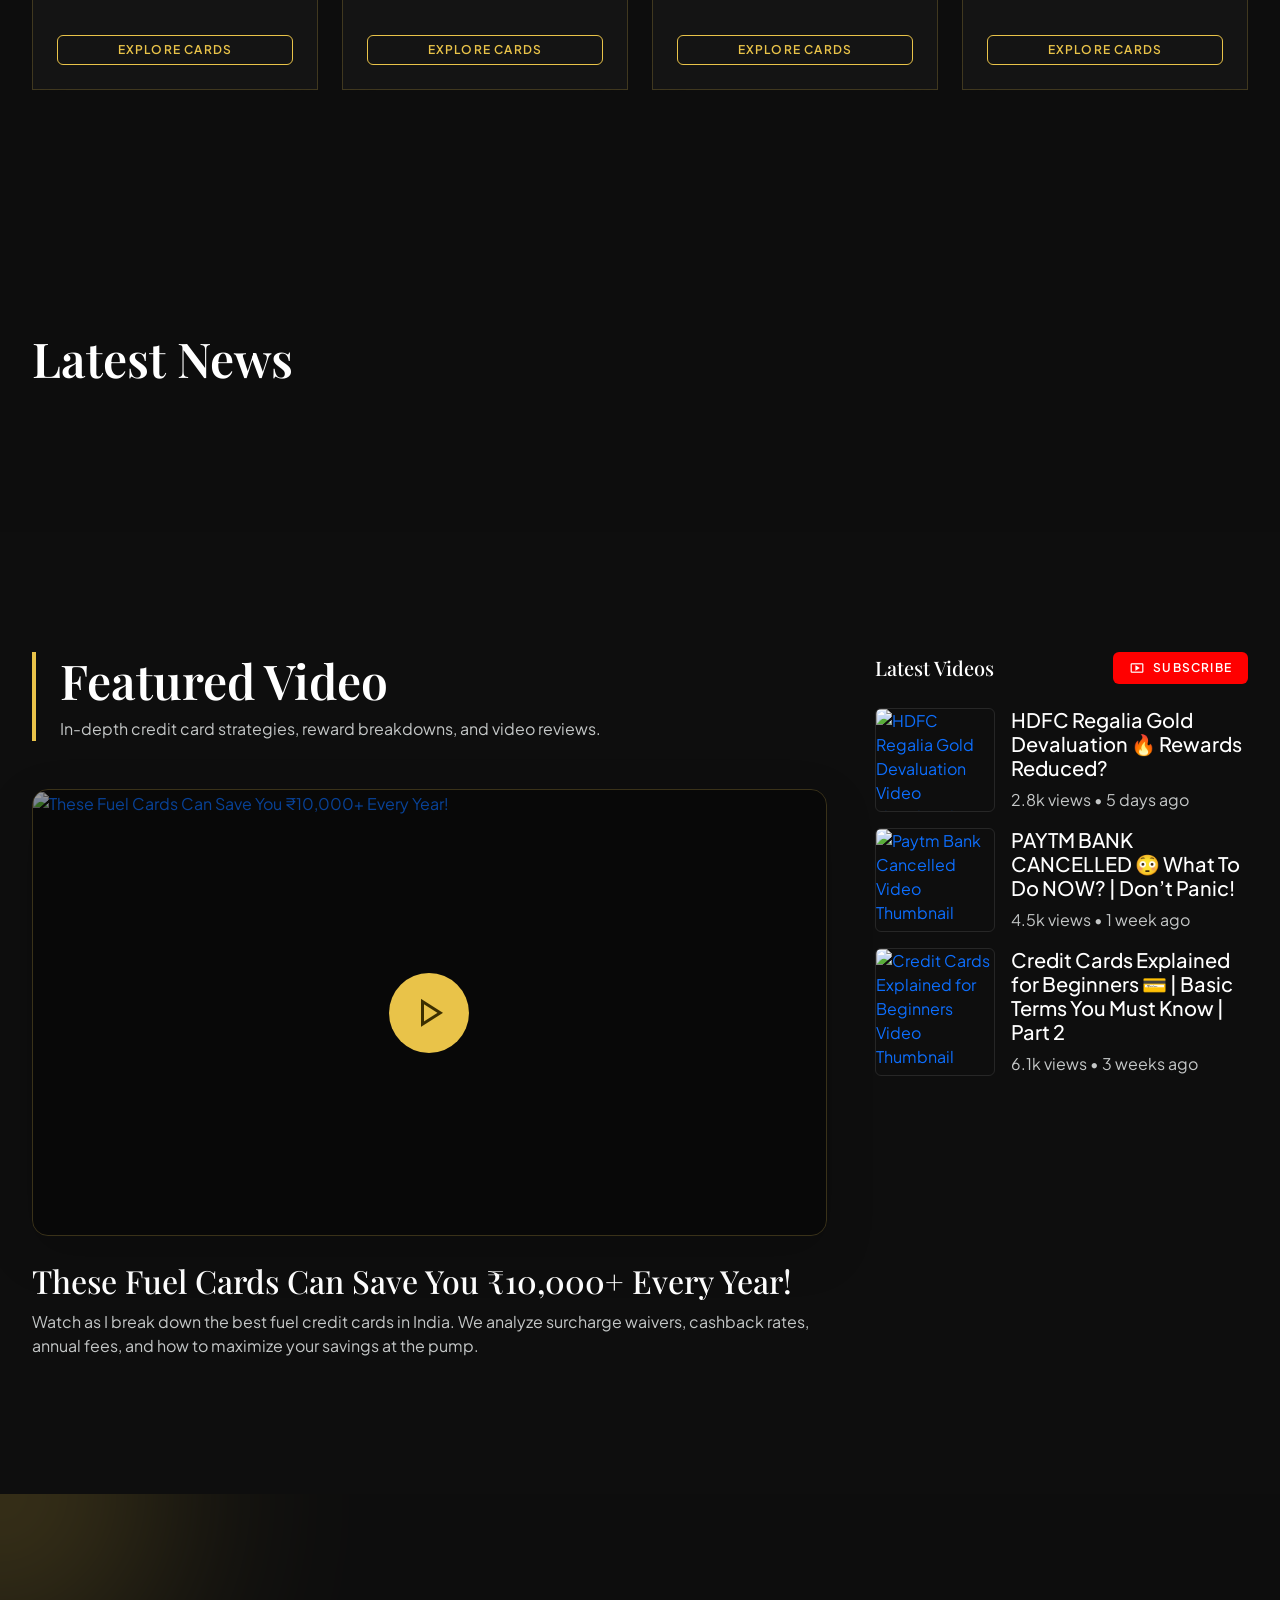
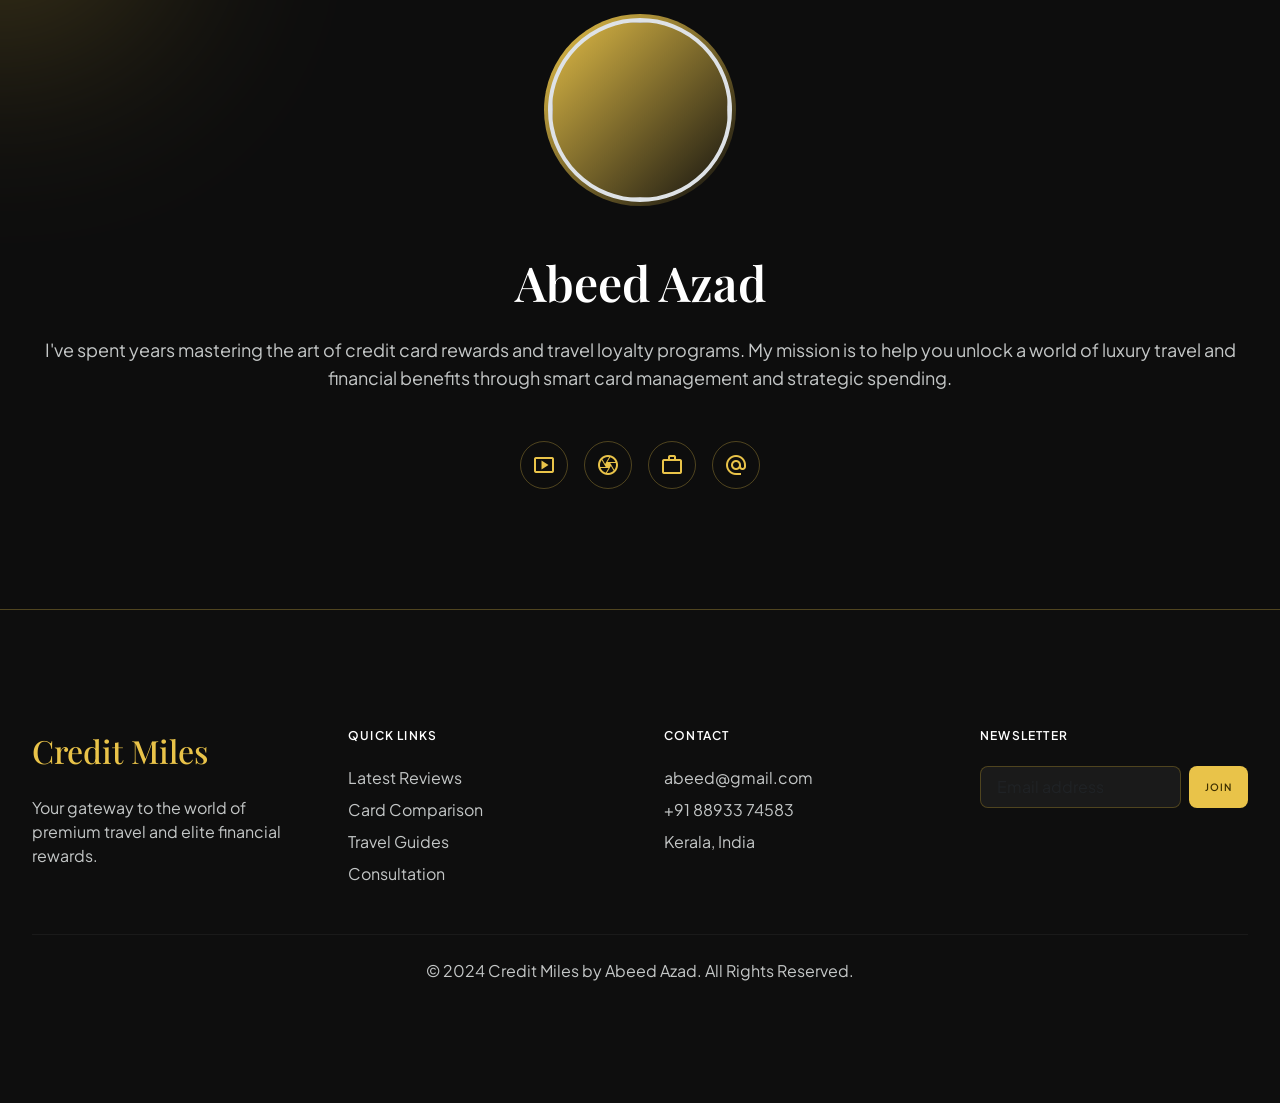
==== commit f0704912: "Fix navigation links, add Axis Atlas card, and resolve WebGL compatibility" ====
--- a/index.html
+++ b/index.html
@@ -21,6 +21,7 @@
             <div class="collapse navbar-collapse justify-content-center" id="navbarNav">
                 <div class="navbar-nav gap-4">
                     <a class="nav-link font-label-caps text-secondary pb-1" href="index.html" style="border-bottom: 1px solid var(--color-secondary);">Home</a>
+                    <a class="nav-link font-label-caps text-on-surface-variant" href="cards.html">Explore Cards</a>
                     <a class="nav-link font-label-caps text-on-surface-variant" href="updates.html">Updates</a>
                     <a class="nav-link font-label-caps text-on-surface-variant" href="index.html#reviews">Reviews</a>
                     <a class="nav-link font-label-caps text-on-surface-variant" href="index.html#about-me">About Me</a>
@@ -28,9 +29,9 @@
             </div>
             
             <div class="d-flex align-items-center gap-3">
-                <button class="btn btn-secondary px-4 py-2 font-label-caps text-on-secondary rounded-lg">
+                <a href="https://wa.me/918893374583" target="_blank" class="btn btn-secondary px-4 py-2 font-label-caps text-on-secondary rounded-lg text-decoration-none">
                     Consultation
-                </button>
+                </a>
                 <button class="navbar-toggler border-secondary-20 p-2" type="button" data-bs-toggle="collapse" data-bs-target="#navbarNav" aria-controls="navbarNav" aria-expanded="false" aria-label="Toggle navigation">
                     <span class="navbar-toggler-icon"></span>
                 </button>
@@ -112,7 +113,7 @@
                             <p class="text-secondary font-body-md m-0 font-semibold">Infinia, Diners Club Black, Regalia Gold</p>
                             <p class="font-body-md text-on-surface-variant pt-3 fst-italic">"India's leading private bank, offering the gold-standard rewards ecosystem with SmartBuy multipliers."</p>
                         </div>
-                        <button class="btn btn-outline-secondary w-100 py-2 rounded-lg font-label-caps">Explore Cards</button>
+                        <a href="cards.html" class="btn btn-outline-secondary w-100 py-2 rounded-lg font-label-caps text-decoration-none text-center">Explore Cards</a>
                     </div>
                 </div>
                 
@@ -135,7 +136,7 @@
                             <p class="text-secondary font-body-md m-0 font-semibold">Emeralde Private, Sapphiro, Coral</p>
                             <p class="font-body-md text-on-surface-variant pt-3 fst-italic">"Renowned for custom lifestyle experiences, movie partnerships, and premium metal cards."</p>
                         </div>
-                        <button class="btn btn-outline-secondary w-100 py-2 rounded-lg font-label-caps">Explore Cards</button>
+                        <a href="cards.html" class="btn btn-outline-secondary w-100 py-2 rounded-lg font-label-caps text-decoration-none text-center">Explore Cards</a>
                     </div>
                 </div>
 
@@ -158,7 +159,7 @@
                             <p class="text-secondary font-body-md m-0 font-semibold">Premier, Live+ Cashback, Platinum</p>
                             <p class="font-body-md text-on-surface-variant pt-3 fst-italic">"Providing premium global banking privileges, dining cashback programs, and elite lounge club access."</p>
                         </div>
-                        <button class="btn btn-outline-secondary w-100 py-2 rounded-lg font-label-caps">Explore Cards</button>
+                        <a href="cards.html" class="btn btn-outline-secondary w-100 py-2 rounded-lg font-label-caps text-decoration-none text-center">Explore Cards</a>
                     </div>
                 </div>
 
@@ -179,7 +180,7 @@
                             <p class="text-secondary font-body-md m-0 font-semibold">Magnus, Reserve, Atlas, Horizon</p>
                             <p class="font-body-md text-on-surface-variant pt-3 fst-italic">"The premier bank for transfer partners, enabling strategic airmile conversions and luxury hotel stays."</p>
                         </div>
-                        <button class="btn btn-outline-secondary w-100 py-2 rounded-lg font-label-caps">Explore Cards</button>
+                        <a href="cards.html" class="btn btn-outline-secondary w-100 py-2 rounded-lg font-label-caps text-decoration-none text-center">Explore Cards</a>
                     </div>
                 </div>
             </div>
@@ -250,7 +251,7 @@
     </section>
 
     <!-- YouTube Section -->
-    <section class="py-section-gap bg-surface-container-lowest">
+    <section id="reviews" class="py-section-gap bg-surface-container-lowest">
         <div class="container-fluid max-w-container-max px-gutter">
             <div class="row g-5">
                 <div class="col-12 col-lg-8">
@@ -331,7 +332,7 @@
     </section>
 
     <!-- About Me Section -->
-    <section class="py-section-gap position-relative overflow-hidden">
+    <section id="about-me" class="py-section-gap position-relative overflow-hidden">
         <div class="glow-particle position-absolute opacity-5" style="width: 256px; height: 256px; top: -128px; left: -128px; filter: blur(120px);"></div>
         <div class="container-fluid max-w-container-max px-gutter text-center position-relative z-1">
             <div class="w-48 h-48 mx-auto rounded-circle p-1 mb-5" style="background: linear-gradient(135deg, var(--color-secondary), transparent);">
@@ -376,10 +377,10 @@
                 <div class="col-12 col-md-3">
                     <h4 class="font-label-caps text-white mb-4">Quick Links</h4>
                     <ul class="list-unstyled d-flex flex-column gap-2 m-0 p-0">
-                        <li><a class="text-on-surface-variant hover-text-secondary text-decoration-none font-body-md" href="#">Latest Reviews</a></li>
-                        <li><a class="text-on-surface-variant hover-text-secondary text-decoration-none font-body-md" href="#">Card Comparison</a></li>
-                        <li><a class="text-on-surface-variant hover-text-secondary text-decoration-none font-body-md" href="#">Travel Guides</a></li>
-                        <li><a class="text-on-surface-variant hover-text-secondary text-decoration-none font-body-md" href="#">Consultation</a></li>
+                        <li><a class="text-on-surface-variant hover-text-secondary text-decoration-none font-body-md" href="index.html#reviews">Latest Reviews</a></li>
+                        <li><a class="text-on-surface-variant hover-text-secondary text-decoration-none font-body-md" href="cards.html">Card Comparison</a></li>
+                        <li><a class="text-on-surface-variant hover-text-secondary text-decoration-none font-body-md" href="updates.html">Travel Guides</a></li>
+                        <li><a class="text-on-surface-variant hover-text-secondary text-decoration-none font-body-md" href="https://wa.me/918893374583" target="_blank">Consultation</a></li>
                     </ul>
                 </div>
                 <div class="col-12 col-md-3">
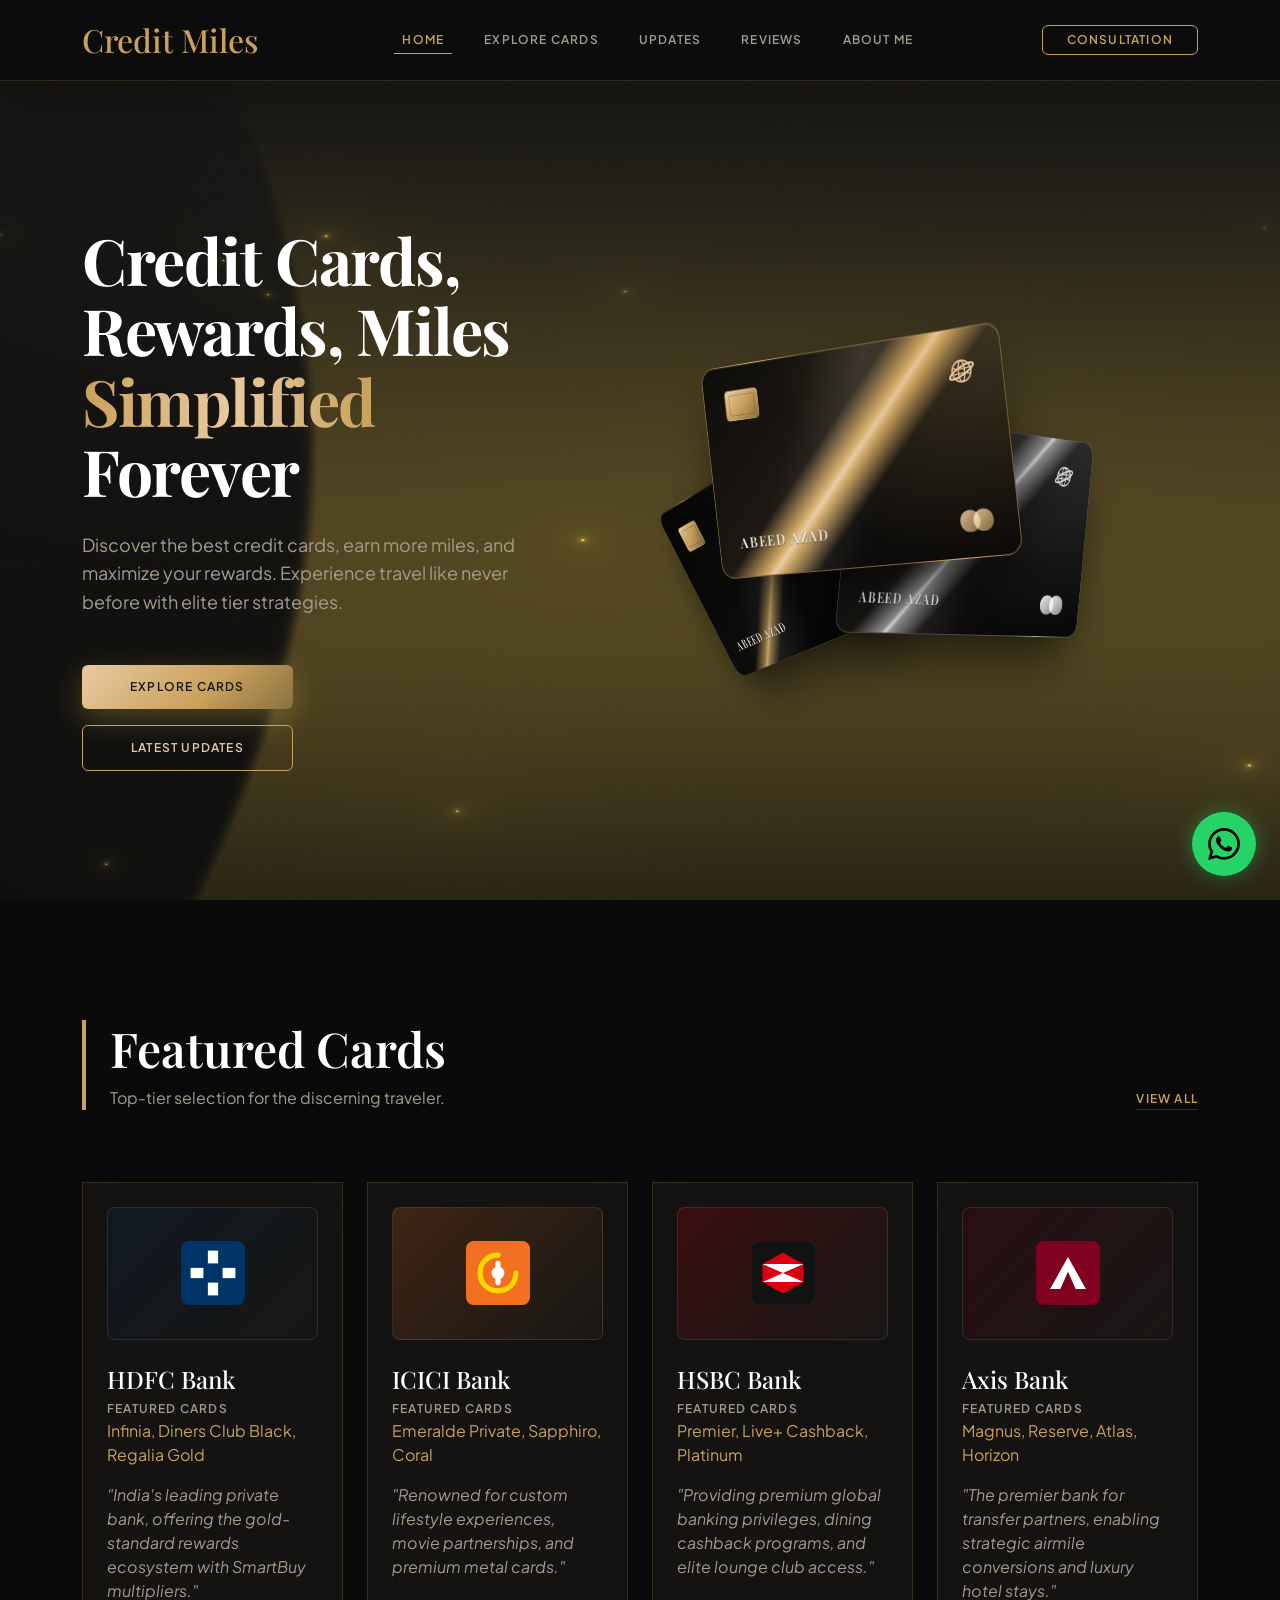
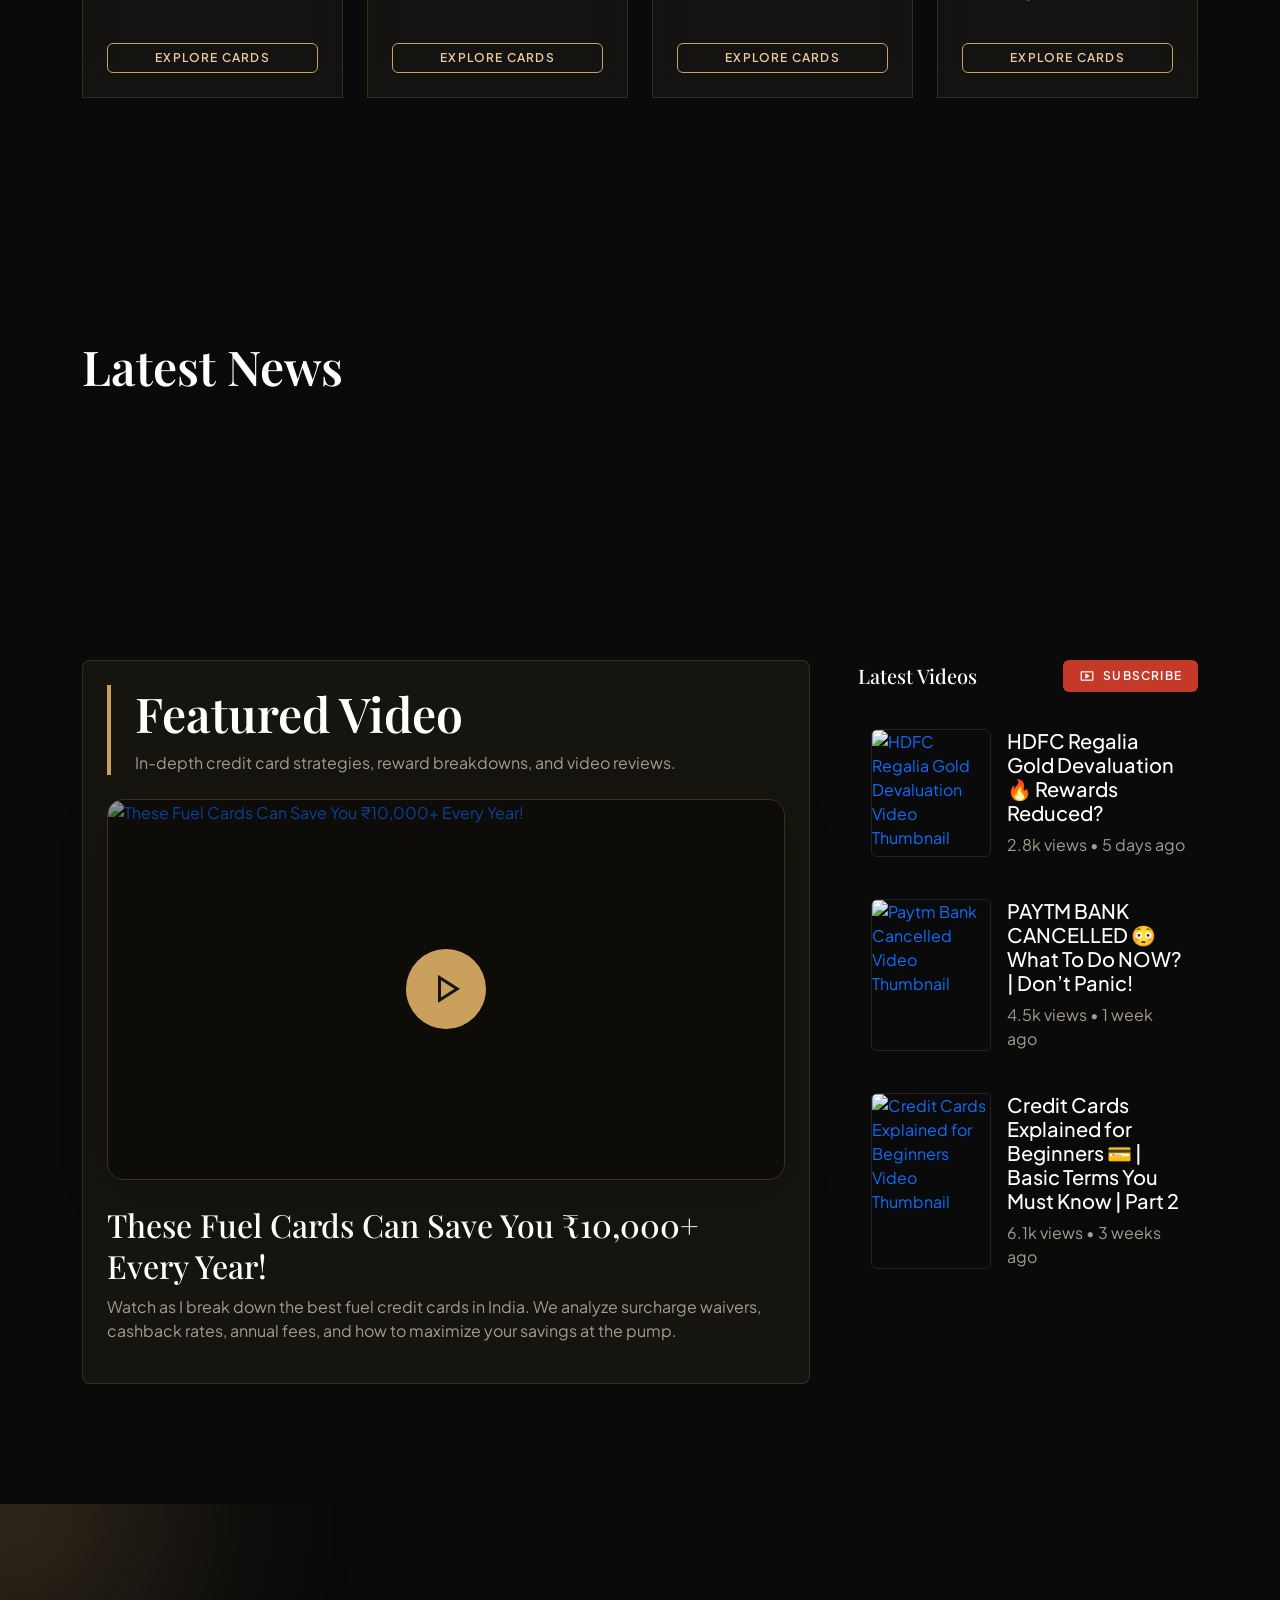
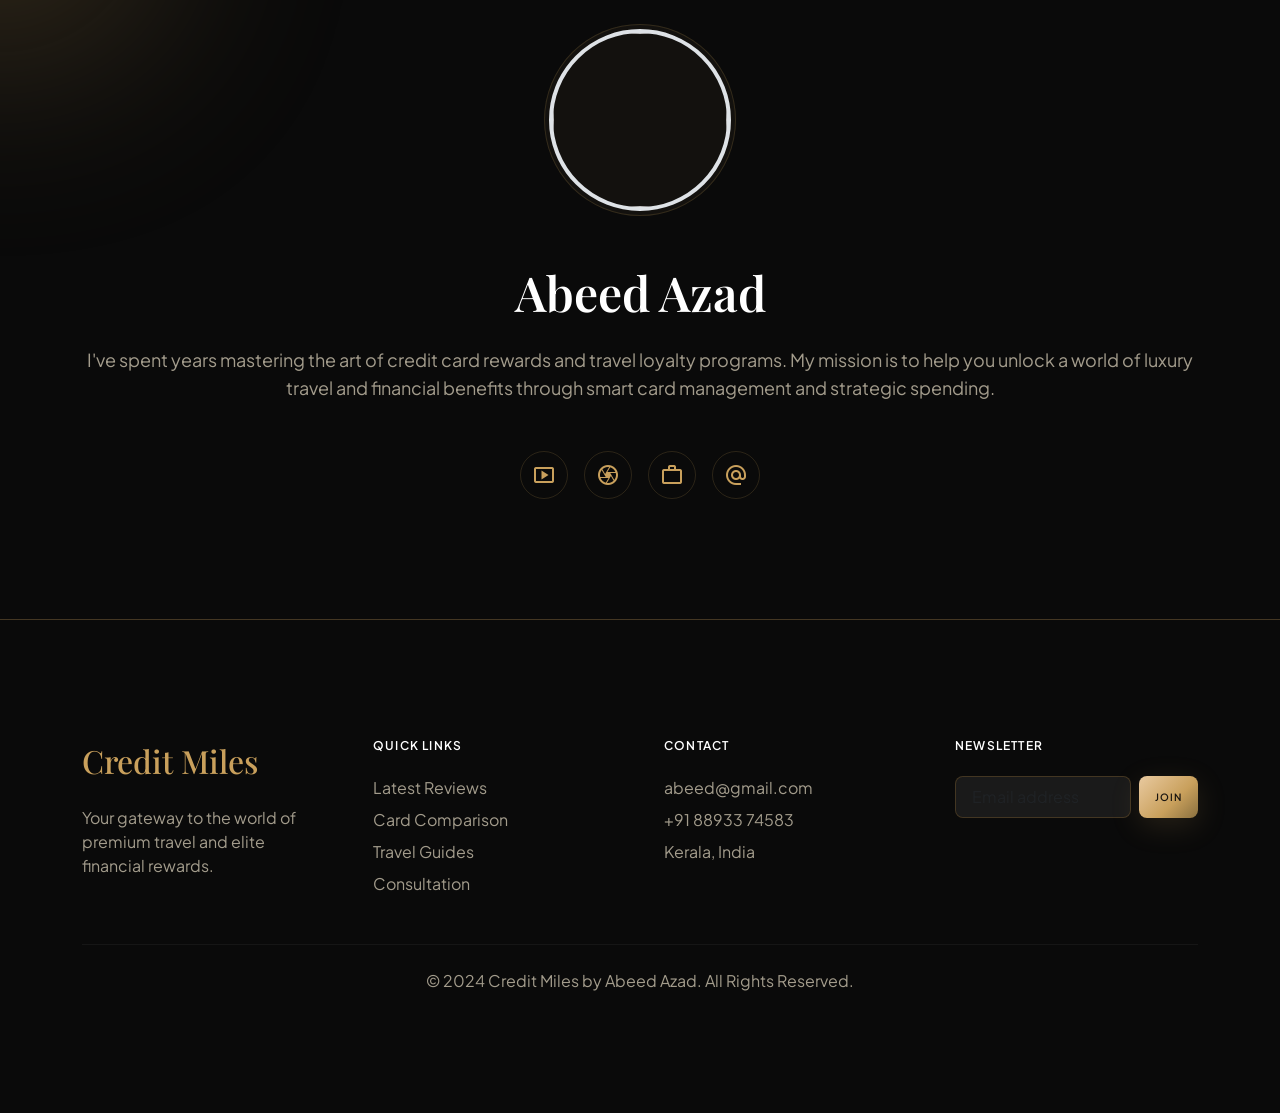
==== commit cd61fa39: "style: implement premium gold-obsidian theme, 3D card deck, and mobile responsiveness" ====
--- a/index.html
+++ b/index.html
@@ -10,6 +10,9 @@
     <link href="style.css" rel="stylesheet" />
 </head>
 <body class="font-body-md text-on-surface">
+
+    <div class="ambient"></div>
+    <div class="grain"></div>
 
     <!-- Top Navigation Bar -->
     <nav class="navbar navbar-expand-md fixed-top navbar-dark bg-navbar-blur border-navbar shadow-lg py-0">
@@ -66,17 +69,83 @@
                     </div>
                 </div>
                 
-                <div class="col-12 col-md-7 d-none d-md-block position-relative" style="height: 500px; perspective: 1000px;">
-                    <!-- Card Image Container -->
-                    <div class="position-absolute top-0 start-0 w-100 h-100 d-flex align-items-center justify-content-center">
-                        <img src="assets/Images/card.png" 
-                             class="shadow-lg" 
-                             style="width: 100%; aspect-ratio: 1.58 / 1; transform: rotateZ(-10deg); transition: transform 0.1s ease; transform-style: preserve-3d; cursor: pointer;" 
-                             id="hero-card-image-container" 
-                             alt="Premium Credit Card" />
-                    </div>
-                    <div class="glow-particle position-absolute" style="top: 25%; right: 25%; width: 8px; height: 8px;"></div>
-                    <div class="glow-particle position-absolute opacity-20" style="bottom: 33%; left: 33%; width: 12px; height: 12px;"></div>
+                <div class="col-12 col-md-7 position-relative">
+                    <div class="stage">
+                        <!-- Card 1: Aurum (Gold Marble) -->
+                        <div class="card-premium" id="card-1">
+                            <div class="card-top-row">
+                                <div class="card-chip"></div>
+                                <svg viewBox="0 0 100 100" class="globe-logo" style="width:34px; height:34px; fill:none; stroke:#e9caa0; stroke-width:4;">
+                                    <circle cx="50" cy="50" r="30" />
+                                    <path d="M22 40 C 35 45, 65 45, 78 40" />
+                                    <path d="M22 60 C 35 55, 65 55, 78 60" />
+                                    <ellipse cx="50" cy="50" rx="10" ry="30" />
+                                    <ellipse cx="50" cy="50" rx="42" ry="12" transform="rotate(-25 50 50)" stroke-width="6" />
+                                </svg>
+                            </div>
+                            <div class="bottom-row">
+                                <div class="card-holder">Abeed Azad</div>
+                                <svg viewBox="0 0 100 60" style="width:36px; height:22px;">
+                                    <circle cx="30" cy="30" r="30" fill="url(#goldGradientH)" opacity="0.9" />
+                                    <circle cx="70" cy="30" r="30" fill="url(#goldGradientH)" opacity="0.9" style="mix-blend-mode: screen;" />
+                                    <defs>
+                                        <linearGradient id="goldGradientH" x1="0%" y1="0%" x2="100%" y2="100%">
+                                            <stop offset="0%" stop-color="#e9caa0" />
+                                            <stop offset="100%" stop-color="#8a703f" />
+                                        </linearGradient>
+                                    </defs>
+                                </svg>
+                            </div>
+                        </div>
+
+                        <!-- Card 2: Graphite (Silver Marble) -->
+                        <div class="card-premium" id="card-2">
+                            <div class="card-top-row">
+                                <div class="card-chip" style="background: linear-gradient(135deg, #ffffff, #8c8c8c, #444444);"></div>
+                                <svg viewBox="0 0 100 100" class="globe-logo" style="width:34px; height:34px; fill:none; stroke:#d9d9d9; stroke-width:4;">
+                                    <circle cx="50" cy="50" r="30" />
+                                    <path d="M22 40 C 35 45, 65 45, 78 40" />
+                                    <path d="M22 60 C 35 55, 65 55, 78 60" />
+                                    <ellipse cx="50" cy="50" rx="10" ry="30" />
+                                    <ellipse cx="50" cy="50" rx="42" ry="12" transform="rotate(-25 50 50)" stroke-width="6" />
+                                </svg>
+                            </div>
+                            <div class="bottom-row">
+                                <div class="card-holder" style="color:#ffffff;">Abeed Azad</div>
+                                <svg viewBox="0 0 100 60" style="width:36px; height:22px;">
+                                    <circle cx="30" cy="30" r="30" fill="url(#silverGradientH)" opacity="0.95" />
+                                    <circle cx="70" cy="30" r="30" fill="url(#silverGradientH)" opacity="0.95" style="mix-blend-mode: screen;" />
+                                    <defs>
+                                        <linearGradient id="silverGradientH" x1="0%" y1="0%" x2="100%" y2="100%">
+                                            <stop offset="0%" stop-color="#ffffff" />
+                                            <stop offset="100%" stop-color="#8c8c8c" />
+                                        </linearGradient>
+                                    </defs>
+                                </svg>
+                            </div>
+                        </div>
+
+                        <!-- Card 3: Onyx (Dark Gold Marble) -->
+                        <div class="card-premium" id="card-3">
+                            <div class="card-top-row">
+                                <div class="card-chip"></div>
+                                <svg viewBox="0 0 100 100" class="globe-logo" style="width:34px; height:34px; fill:none; stroke:#8a703f; stroke-width:4;">
+                                    <circle cx="50" cy="50" r="30" />
+                                    <path d="M22 40 C 35 45, 65 45, 78 40" />
+                                    <path d="M22 60 C 35 55, 65 55, 78 60" />
+                                    <ellipse cx="50" cy="50" rx="10" ry="30" />
+                                    <ellipse cx="50" cy="50" rx="42" ry="12" transform="rotate(-25 50 50)" stroke-width="6" />
+                                </svg>
+                            </div>
+                            <div class="bottom-row">
+                                <div class="card-holder">Abeed Azad</div>
+                                <svg viewBox="0 0 100 60" style="width:36px; height:22px;">
+                                    <circle cx="30" cy="30" r="30" fill="url(#goldGradientH)" opacity="0.9" />
+                                    <circle cx="70" cy="30" r="30" fill="url(#goldGradientH)" opacity="0.9" style="mix-blend-mode: screen;" />
+                                </svg>
+                            </div>
+                        </div>
+                    </div>
                 </div>
             </div>
         </div>
@@ -255,26 +324,28 @@
         <div class="container-fluid max-w-container-max px-gutter">
             <div class="row g-5">
                 <div class="col-12 col-lg-8">
-                    <div class="border-start border-4 border-secondary ps-4 mb-5">
-                        <h2 class="font-headline-lg text-white m-0">Featured Video</h2>
-                        <p class="font-body-md text-on-surface-variant m-0 mt-2">In-depth credit card strategies, reward breakdowns, and video reviews.</p>
-                    </div>
-                    
-                    <a href="https://youtu.be/OXUqZtsifu8?si=EgpvD1gKiXVWF5_v" target="_blank" class="d-block position-relative w-100 rounded-4 overflow-hidden border border-secondary-20 shadow-lg text-decoration-none" style="aspect-ratio: 16 / 9;">
-                        <img class="w-100 h-100 object-fit-cover"
-                            alt="These Fuel Cards Can Save You ₹10,000+ Every Year!"
-                            src="https://img.youtube.com/vi/OXUqZtsifu8/maxresdefault.jpg" />
-                        <div class="position-absolute top-0 start-0 w-100 h-100 d-flex align-items-center justify-content-center cursor-pointer group" style="background-color: rgba(0, 0, 0, 0.4) !important;">
-                            <div class="d-flex align-items-center justify-content-center rounded-circle group-hover-scale" style="width: 80px; height: 80px; background-color: var(--color-secondary); transition: transform 0.3s ease;">
-                                <span class="material-symbols-outlined text-on-secondary text-5xl" style="font-size: 48px;">play_arrow</span>
-                            </div>
-                        </div>
-                    </a>
-                    <div class="mt-4">
-                        <a href="https://youtu.be/OXUqZtsifu8?si=EgpvD1gKiXVWF5_v" target="_blank" class="text-decoration-none">
-                            <h3 class="font-headline-md text-white hover-text-secondary transition-colors">These Fuel Cards Can Save You ₹10,000+ Every Year!</h3>
-                        </a>
-                        <p class="text-on-surface-variant mt-2 font-body-md">Watch as I break down the best fuel credit cards in India. We analyze surcharge waivers, cashback rates, annual fees, and how to maximize your savings at the pump.</p>
+                    <div class="video-featured-container">
+                        <div class="border-start border-4 border-secondary ps-4 mb-4">
+                            <h2 class="font-headline-lg text-white m-0">Featured Video</h2>
+                            <p class="font-body-md text-on-surface-variant m-0 mt-2">In-depth credit card strategies, reward breakdowns, and video reviews.</p>
+                        </div>
+                        
+                        <a href="https://youtu.be/OXUqZtsifu8?si=EgpvD1gKiXVWF5_v" target="_blank" class="d-block position-relative w-100 rounded-4 overflow-hidden border border-secondary-20 shadow-lg text-decoration-none mb-4" style="aspect-ratio: 16 / 9;">
+                            <img class="w-100 h-100 object-fit-cover"
+                                alt="These Fuel Cards Can Save You ₹10,000+ Every Year!"
+                                src="https://img.youtube.com/vi/OXUqZtsifu8/maxresdefault.jpg" />
+                            <div class="position-absolute top-0 start-0 w-100 h-100 d-flex align-items-center justify-content-center cursor-pointer group" style="background-color: rgba(0, 0, 0, 0.4) !important;">
+                                <div class="d-flex align-items-center justify-content-center rounded-circle group-hover-scale" style="width: 80px; height: 80px; background-color: var(--color-secondary); transition: transform 0.3s ease;">
+                                    <span class="material-symbols-outlined text-on-secondary text-5xl" style="font-size: 48px;">play_arrow</span>
+                                </div>
+                            </div>
+                        </a>
+                        <div>
+                            <a href="https://youtu.be/OXUqZtsifu8?si=EgpvD1gKiXVWF5_v" target="_blank" class="text-decoration-none">
+                                <h3 class="font-headline-md text-white hover-text-secondary transition-colors">These Fuel Cards Can Save You ₹10,000+ Every Year!</h3>
+                            </a>
+                            <p class="text-on-surface-variant mt-2 font-body-md">Watch as I break down the best fuel credit cards in India. We analyze surcharge waivers, cashback rates, annual fees, and how to maximize your savings at the pump.</p>
+                        </div>
                     </div>
                 </div>
                 
@@ -288,7 +359,7 @@
                     
                     <div class="d-flex flex-column gap-3">
                         <!-- Active Video 1 -->
-                        <a href="https://youtu.be/DgOmeRD1QLQ?si=DX_T60KMpfqIebjP" target="_blank" class="d-flex gap-3 group cursor-pointer text-decoration-none">
+                        <a href="https://youtu.be/DgOmeRD1QLQ?si=DX_T60KMpfqIebjP" target="_blank" class="sidebar-video-item group cursor-pointer text-decoration-none">
                             <div class="rounded border border-white-10 overflow-hidden flex-shrink-0" style="width: 120px; aspect-ratio: 16 / 9;">
                                 <img class="w-100 h-100 object-fit-cover"
                                     alt="HDFC Regalia Gold Devaluation Video Thumbnail"
@@ -299,9 +370,9 @@
                                 <p class="text-xs text-on-surface-variant mt-2 m-0">2.8k views • 5 days ago</p>
                             </div>
                         </a>
-
+ 
                         <!-- Active Video 2 -->
-                        <a href="https://youtu.be/VRBXNkQxqF0?si=-PvUpod-FyQyO6-J" target="_blank" class="d-flex gap-3 group cursor-pointer text-decoration-none">
+                        <a href="https://youtu.be/VRBXNkQxqF0?si=-PvUpod-FyQyO6-J" target="_blank" class="sidebar-video-item group cursor-pointer text-decoration-none">
                             <div class="rounded border border-white-10 overflow-hidden flex-shrink-0" style="width: 120px; aspect-ratio: 16 / 9;">
                                 <img class="w-100 h-100 object-fit-cover"
                                     alt="Paytm Bank Cancelled Video Thumbnail"
@@ -312,9 +383,9 @@
                                 <p class="text-xs text-on-surface-variant mt-2 m-0">4.5k views • 1 week ago</p>
                             </div>
                         </a>
-
+ 
                         <!-- Active Video 3 -->
-                        <a href="https://youtu.be/VLTOd6omB2w?si=cM1XlNMb2e-K8Mvb" target="_blank" class="d-flex gap-3 group cursor-pointer text-decoration-none">
+                        <a href="https://youtu.be/VLTOd6omB2w?si=cM1XlNMb2e-K8Mvb" target="_blank" class="sidebar-video-item group cursor-pointer text-decoration-none">
                             <div class="rounded border border-white-10 overflow-hidden flex-shrink-0" style="width: 120px; aspect-ratio: 16 / 9;">
                                 <img class="w-100 h-100 object-fit-cover"
                                     alt="Credit Cards Explained for Beginners Video Thumbnail"
@@ -335,7 +406,7 @@
     <section id="about-me" class="py-section-gap position-relative overflow-hidden">
         <div class="glow-particle position-absolute opacity-5" style="width: 256px; height: 256px; top: -128px; left: -128px; filter: blur(120px);"></div>
         <div class="container-fluid max-w-container-max px-gutter text-center position-relative z-1">
-            <div class="w-48 h-48 mx-auto rounded-circle p-1 mb-5" style="background: linear-gradient(135deg, var(--color-secondary), transparent);">
+            <div class="w-48 h-48 mx-auto rounded-circle p-1 mb-5 about-me-avatar">
                 <div class="w-100 h-100 rounded-circle overflow-hidden border border-4 border-background">
                     <img class="w-100 h-100 object-fit-cover"
                         data-alt="A professional portrait of Abeed Azad, a financial expert and credit card strategist. He is dressed in a sharp, modern charcoal suit, looking confident and approachable. The background is a blurred, high-end contemporary office space with warm, directional lighting that creates a professional and trustworthy vibe. The aesthetic is clean and premium."
@@ -424,6 +495,9 @@
 
     <!-- Bootstrap Bundle JS -->
     <script src="https://cdn.jsdelivr.net/npm/bootstrap@5.3.3/dist/js/bootstrap.bundle.min.js"></script>
+    <!-- GSAP & ScrollTrigger -->
+    <script src="https://cdnjs.cloudflare.com/ajax/libs/gsap/3.12.5/gsap.min.js"></script>
+    <script src="https://cdnjs.cloudflare.com/ajax/libs/gsap/3.12.5/ScrollTrigger.min.js"></script>
     <!-- Custom Script -->
     <script src="script.js"></script>
 </body>
--- a/style.css
+++ b/style.css
@@ -2,31 +2,36 @@
 @import url('https://fonts.googleapis.com/css2?family=Material+Symbols+Outlined:wght,FILL@100..700,0..1&display=swap');
 
 :root {
-  /* Color Palette */
-  --color-primary: #c9c6c5;
-  --color-secondary: #e9c349;
-  --color-background: #0D0D0D;
-  --color-surface: #141313;
-  --color-surface-dim: #141313;
-  --color-surface-bright: #3a3939;
-  --color-surface-container: #201f1f;
-  --color-surface-container-low: #1c1b1b;
-  --color-surface-container-lowest: #0e0e0e;
-  --color-surface-container-high: #2b2a2a;
-  --color-surface-container-highest: #353434;
-  --color-on-surface: #e5e2e1;
-  --color-on-surface-variant: #c4c7c7;
-  --color-on-secondary: #3c2f00;
-  --color-outline: #8e9192;
-  --color-outline-variant: #444748;
+  /* Color Palette (Obsidian + Gold + Bone) */
+  --color-primary: #efe9dc;
+  --color-secondary: #c9a05c;
+  --color-background: #0a0a0a;
+  --color-surface: #1c1a14;
+  --color-surface-dim: #0e0d0a;
+  --color-surface-bright: #2d2920;
+  --color-surface-container: #1c1a14;
+  --color-surface-container-low: #16140f;
+  --color-surface-container-lowest: #0a0a0a;
+  --color-surface-container-high: #26231b;
+  --color-surface-container-highest: #302b21;
+  --color-on-surface: #efe9dc;
+  --color-on-surface-variant: #a39c8c;
+  --color-on-secondary: #181410;
+  --color-outline: #8a703f;
+  --color-outline-variant: rgba(201, 160, 92, 0.18);
+  
+  /* Premium Design Specifics */
+  --gold-bright: #e9caa0;
+  --gold-dim: #8a703f;
+  --hairline: rgba(201, 160, 92, 0.18);
 
   /* Bootstrap Override Bindings */
   --bs-body-bg: var(--color-background);
   --bs-body-color: var(--color-on-surface);
   --bs-primary: var(--color-primary);
-  --bs-primary-rgb: 201, 198, 197;
+  --bs-primary-rgb: 239, 233, 220;
   --bs-secondary: var(--color-secondary);
-  --bs-secondary-rgb: 233, 195, 73;
+  --bs-secondary-rgb: 201, 160, 92;
 
   /* Spacing System */
   --gutter: 32px;
@@ -35,7 +40,7 @@
   --stack-sm: 8px;
   --section-gap: 120px;
   --margin-mobile: 20px;
-  --container-max: 1280px;
+  --container-max: 1180px;
 }
 
 body {
@@ -151,10 +156,10 @@
 
 /* Custom borders & blurring */
 .border-secondary-20 {
-  border-color: rgba(233, 195, 73, 0.2) !important;
+  border-color: rgba(201, 160, 92, 0.2) !important;
 }
 .border-secondary-30 {
-  border-color: rgba(233, 195, 73, 0.3) !important;
+  border-color: rgba(201, 160, 92, 0.3) !important;
 }
 .border-white-5 {
   border-color: rgba(255, 255, 255, 0.05) !important;
@@ -163,12 +168,12 @@
   border-color: rgba(255, 255, 255, 0.1) !important;
 }
 .bg-navbar-blur {
-  background-color: rgba(13, 13, 13, 0.8) !important;
+  background-color: rgba(10, 10, 10, 0.75) !important;
   backdrop-filter: blur(20px);
   -webkit-backdrop-filter: blur(20px);
 }
 .border-navbar {
-  border-bottom: 1px solid rgba(233, 195, 73, 0.2) !important;
+  border-bottom: 1px solid var(--hairline) !important;
 }
 
 /* Sizing utilities */
@@ -183,20 +188,20 @@
 
 /* Custom effects */
 .glass-card {
-  background: rgba(25, 25, 25, 0.7);
+  background: rgba(25, 24, 20, 0.7);
   backdrop-filter: blur(20px);
   -webkit-backdrop-filter: blur(20px);
-  border: 1px solid rgba(233, 195, 73, 0.2);
+  border: 1px solid var(--hairline);
   transition: all 0.5s cubic-bezier(0.4, 0, 0.2, 1);
 }
 .glass-card:hover {
-  border-color: rgba(233, 195, 73, 0.8);
+  border-color: var(--color-secondary);
   transform: translateY(-8px);
-  box-shadow: 0 20px 50px rgba(0, 0, 0, 0.5), 0 0 15px rgba(233, 195, 73, 0.1);
+  box-shadow: 0 20px 50px rgba(0, 0, 0, 0.6), 0 0 20px rgba(201, 160, 92, 0.15);
 }
 
 .gold-gradient-text {
-  background: linear-gradient(to right, #e9c349, #ffe088, #e9c349);
+  background: linear-gradient(to right, var(--color-secondary), var(--gold-bright), var(--color-secondary));
   -webkit-background-clip: text;
   -webkit-text-fill-color: transparent;
 }
@@ -213,39 +218,63 @@
 
 .glow-particle {
   position: absolute;
-  background: #e9c349;
+  background: var(--color-secondary);
   filter: blur(4px);
   border-radius: 50%;
   pointer-events: none;
   opacity: 0.4;
 }
 
+/* ambient gold field */
+.ambient {
+  position: fixed;
+  inset: 0;
+  pointer-events: none;
+  z-index: 0;
+  background:
+    radial-gradient(ellipse 700px 500px at 18% 8%, rgba(201, 160, 92, 0.08), transparent 60%),
+    radial-gradient(ellipse 600px 500px at 85% 30%, rgba(201, 160, 92, 0.04), transparent 60%);
+}
+.grain {
+  position: fixed;
+  inset: 0;
+  pointer-events: none;
+  z-index: 1;
+  opacity: 0.025;
+  mix-blend-mode: overlay;
+  background-image: url("data:image/svg+xml,%3Csvg xmlns='http://www.w3.org/2000/svg' width='120' height='120'%3E%3Cfilter id='n'%3E%3CfeTurbulence type='fractalNoise' baseFrequency='0.9' numOctaves='2' stitchTiles='stitch'/%3E%3C/filter%3E%3Crect width='100%25' height='100%25' filter='url(%23n)'/%3E%3C/svg%3E");
+}
+
 /* Bootstrap adjustments for custom branding integration */
 .navbar-nav .nav-link {
   transition: color 0.3s ease;
 }
 .navbar-nav .nav-link:hover {
-  color: var(--color-secondary) !important;
+  color: var(--gold-bright) !important;
 }
 .btn-secondary {
-  background-color: var(--color-secondary) !important;
+  background: linear-gradient(135deg, var(--gold-bright), var(--color-secondary) 60%, var(--gold-dim)) !important;
   color: var(--color-on-secondary) !important;
-  border: none;
+  border: none !important;
   font-weight: 600;
-  transition: all 0.3s ease;
+  box-shadow: 0 8px 30px rgba(201, 160, 92, 0.15);
+  transition: transform 0.35s cubic-bezier(0.2, 0.8, 0.2, 1), box-shadow 0.35s ease;
 }
 .btn-secondary:hover {
-  opacity: 0.85;
+  transform: translateY(-1px);
+  box-shadow: 0 12px 35px rgba(201, 160, 92, 0.25);
+  opacity: 1 !important;
 }
 .btn-outline-secondary {
   border-color: var(--color-secondary) !important;
-  color: var(--color-secondary) !important;
+  color: var(--gold-bright) !important;
   background-color: transparent;
   transition: all 0.3s ease;
 }
 .btn-outline-secondary:hover {
-  background-color: rgba(233, 195, 73, 0.1) !important;
-  color: var(--color-secondary) !important;
+  background-color: rgba(201, 160, 92, 0.1) !important;
+  border-color: var(--gold-bright) !important;
+  color: var(--color-primary) !important;
 }
 
 /* Card & Image hover scaling and color changes */
@@ -257,28 +286,30 @@
   transition: transform 0.7s ease;
 }
 .group:hover .group-hover-scale {
-  transform: scale(1.05);
+  transform: scale(1.03);
 }
 .group-hover-color {
   transition: color 0.3s ease;
 }
 .group:hover .group-hover-color {
-  color: var(--color-secondary) !important;
+  color: var(--gold-bright) !important;
 }
 
 .hover-text-secondary {
   transition: color 0.3s ease;
 }
 .hover-text-secondary:hover {
-  color: var(--color-secondary) !important;
+  color: var(--gold-bright) !important;
 }
 
 .hover-secondary-btn {
   transition: all 0.3s ease;
+  border-color: var(--hairline) !important;
 }
 .hover-secondary-btn:hover {
   background-color: var(--color-secondary) !important;
   color: var(--color-on-secondary) !important;
+  border-color: var(--color-secondary) !important;
 }
 
 .group-hover-opacity {
@@ -292,5 +323,216 @@
   transition: transform 0.3s ease;
 }
 .hover-scale-110:hover {
-  transform: scale(1.1) !important;
-}
+  transform: scale(1.08) !important;
+}
+
+/* YouTube & Video Section Polishing */
+.video-featured-container {
+  border: 1px solid var(--hairline);
+  background: var(--color-surface-container-low);
+  padding: 24px;
+  border-radius: 8px;
+  transition: all 0.4s ease;
+}
+.video-featured-container:hover {
+  border-color: rgba(201, 160, 92, 0.3);
+}
+.sidebar-video-item {
+  display: flex;
+  gap: 16px;
+  padding: 12px;
+  border-radius: 6px;
+  border: 1px solid transparent;
+  transition: all 0.3s cubic-bezier(0.2, 0.8, 0.2, 1);
+}
+.sidebar-video-item:hover {
+  background: var(--color-surface-container-high);
+  border-color: var(--hairline);
+  transform: translateX(4px);
+}
+.bg-youtube {
+  background: #c53929 !important; /* Slightly more muted ruby/red matching gold theme */
+  transition: all 0.3s ease;
+}
+.bg-youtube:hover {
+  background: #d94c3d !important;
+  transform: translateY(-1px);
+}
+
+/* About Me Frame adjustments */
+.about-me-avatar {
+  border: 1px solid var(--hairline);
+  padding: 8px;
+  background: rgba(201, 160, 92, 0.05);
+}
+
+/* Consultation button overrides */
+nav .btn-secondary {
+  border: 1px solid var(--color-secondary) !important;
+  background: transparent !important;
+  color: var(--color-secondary) !important;
+  font-weight: 600 !important;
+  box-shadow: none !important;
+}
+nav .btn-secondary:hover {
+  background: var(--color-secondary) !important;
+  color: var(--color-on-secondary) !important;
+  transform: none !important;
+}
+
+/* 3D Stacked Cards Deck Styles */
+.stage {
+  position: relative;
+  height: 480px;
+  perspective: 1600px;
+  width: 100%;
+}
+.card-premium {
+  position: absolute;
+  top: 50%;
+  left: 50%;
+  width: 350px;
+  max-width: 85vw;
+  aspect-ratio: 1.58 / 1;
+  height: auto;
+  border-radius: 16px;
+  transform-style: preserve-3d;
+  background: 
+    radial-gradient(circle at 100% 0%, rgba(201, 160, 92, 0.2) 0%, transparent 60%),
+    linear-gradient(135deg, #0e0d0b 0%, #1c1812 40%, #c9a05c 48%, #e9caa0 50%, #c9a05c 52%, #110f0d 60%, #050504 100%);
+  background-size: 200% 200%;
+  background-position: 50% 50%;
+  border: 1px solid rgba(201, 160, 92, 0.55);
+  box-shadow: 0 30px 70px -20px rgba(0, 0, 0, 0.8), inset 0 1px 0 rgba(255, 255, 255, 0.08);
+  padding: 24px 26px;
+  display: flex;
+  flex-direction: column;
+  justify-content: space-between;
+}
+.card-premium::after {
+  content: '';
+  position: absolute;
+  inset: 0;
+  border-radius: 16px;
+  background: linear-gradient(115deg, transparent 30%, rgba(255, 255, 255, 0.08) 45%, transparent 60%);
+  pointer-events: none;
+}
+.card-premium .card-chip {
+  width: 42px;
+  height: 32px;
+  border-radius: 5px;
+  background: linear-gradient(135deg, #e9caa0, #c9a05c, #8a703f);
+  position: relative;
+  border: 1px solid rgba(0, 0, 0, 0.15);
+  box-shadow: inset 0 1px 0 rgba(255,255,255,0.25);
+}
+.card-premium .card-chip::after {
+  content: '';
+  position: absolute;
+  inset: 4px;
+  border: 1px solid rgba(0,0,0,0.2);
+  border-radius: 2px;
+}
+.card-premium .card-holder {
+  font-family: 'Playfair Display', serif;
+  font-size: 15px;
+  font-weight: 600;
+  color: #efe9dc;
+  letter-spacing: 0.12em;
+  text-transform: uppercase;
+  text-shadow: 0 1px 2px rgba(0,0,0,0.5);
+}
+.card-premium .bottom-row {
+  display: flex;
+  justify-content: space-between;
+  align-items: flex-end;
+}
+.card-premium .card-top-row {
+  display: flex;
+  justify-content: space-between;
+  align-items: center;
+}
+#card-1 {
+  z-index: 5;
+  background: radial-gradient(circle at 100% 0%, rgba(201, 160, 92, 0.25) 0%, transparent 60%), linear-gradient(135deg, #0e0d0b 0%, #1c1812 40%, #c9a05c 48%, #e9caa0 50%, #c9a05c 52%, #110f0d 60%, #050504 100%);
+}
+#card-2 {
+  z-index: 4;
+  background: radial-gradient(circle at 100% 0%, rgba(160, 160, 160, 0.2) 0%, transparent 60%), linear-gradient(135deg, #0c0b0a 0%, #161512 42%, #8c8c8c 49%, #d9d9d9 50%, #8c8c8c 51%, #0f0e0d 58%, #030303 100%);
+  border-color: rgba(160, 160, 160, 0.4);
+}
+#card-3 {
+  z-index: 3;
+  background: radial-gradient(circle at 100% 0%, rgba(138, 112, 63, 0.15) 0%, transparent 60%), linear-gradient(135deg, #050505 0%, #0d0d0c 45%, #8a703f 49%, #c9a05c 50%, #8a703f 51%, #080808 55%, #000000 100%);
+  border-color: rgba(138, 112, 63, 0.4);
+}
+
+@media (max-width: 980px) {
+  .stage {
+    height: 380px;
+    margin-top: 20px;
+  }
+}
+@media (max-width: 480px) {
+  .stage {
+    height: 320px;
+  }
+  .card-premium {
+    width: 280px;
+    padding: 18px 20px;
+  }
+  .card-premium .card-holder {
+    font-size: 13px;
+  }
+  .card-premium .card-chip {
+    width: 34px;
+    height: 26px;
+  }
+}
+
+/* Custom mobile dropdown styling for Bootstrap Navbar collapse overlay */
+@media (max-width: 767.98px) {
+  .navbar-collapse {
+    position: fixed;
+    top: 5rem; /* navbar height (h-20 is 5rem) */
+    left: 0;
+    width: 100%;
+    height: calc(100vh - 5rem);
+    background: rgba(10, 10, 10, 0.98) !important;
+    backdrop-filter: blur(24px);
+    -webkit-backdrop-filter: blur(24px);
+    padding: 40px 24px;
+    display: flex;
+    flex-direction: column;
+    align-items: center;
+    justify-content: center;
+    border-top: 1px solid var(--hairline);
+    transition: all 0.4s cubic-bezier(0.2, 0.8, 0.2, 1);
+    opacity: 0;
+    visibility: hidden;
+    transform: translateY(-20px);
+    z-index: 100;
+  }
+  .navbar-collapse.show {
+    opacity: 1;
+    visibility: visible;
+    transform: translateY(0);
+  }
+  .navbar-nav {
+    display: flex;
+    flex-direction: column;
+    align-items: center;
+    gap: 32px !important;
+    width: 100%;
+  }
+  .navbar-nav .nav-link {
+    font-size: 18px !important;
+    text-align: center;
+    width: 100%;
+  }
+  /* Remove border bottom on mobile for active item to prevent design break */
+  .navbar-nav .nav-link[style*="border-bottom"] {
+    border-bottom: none !important;
+    color: var(--gold-bright) !important;
+  }
+}
